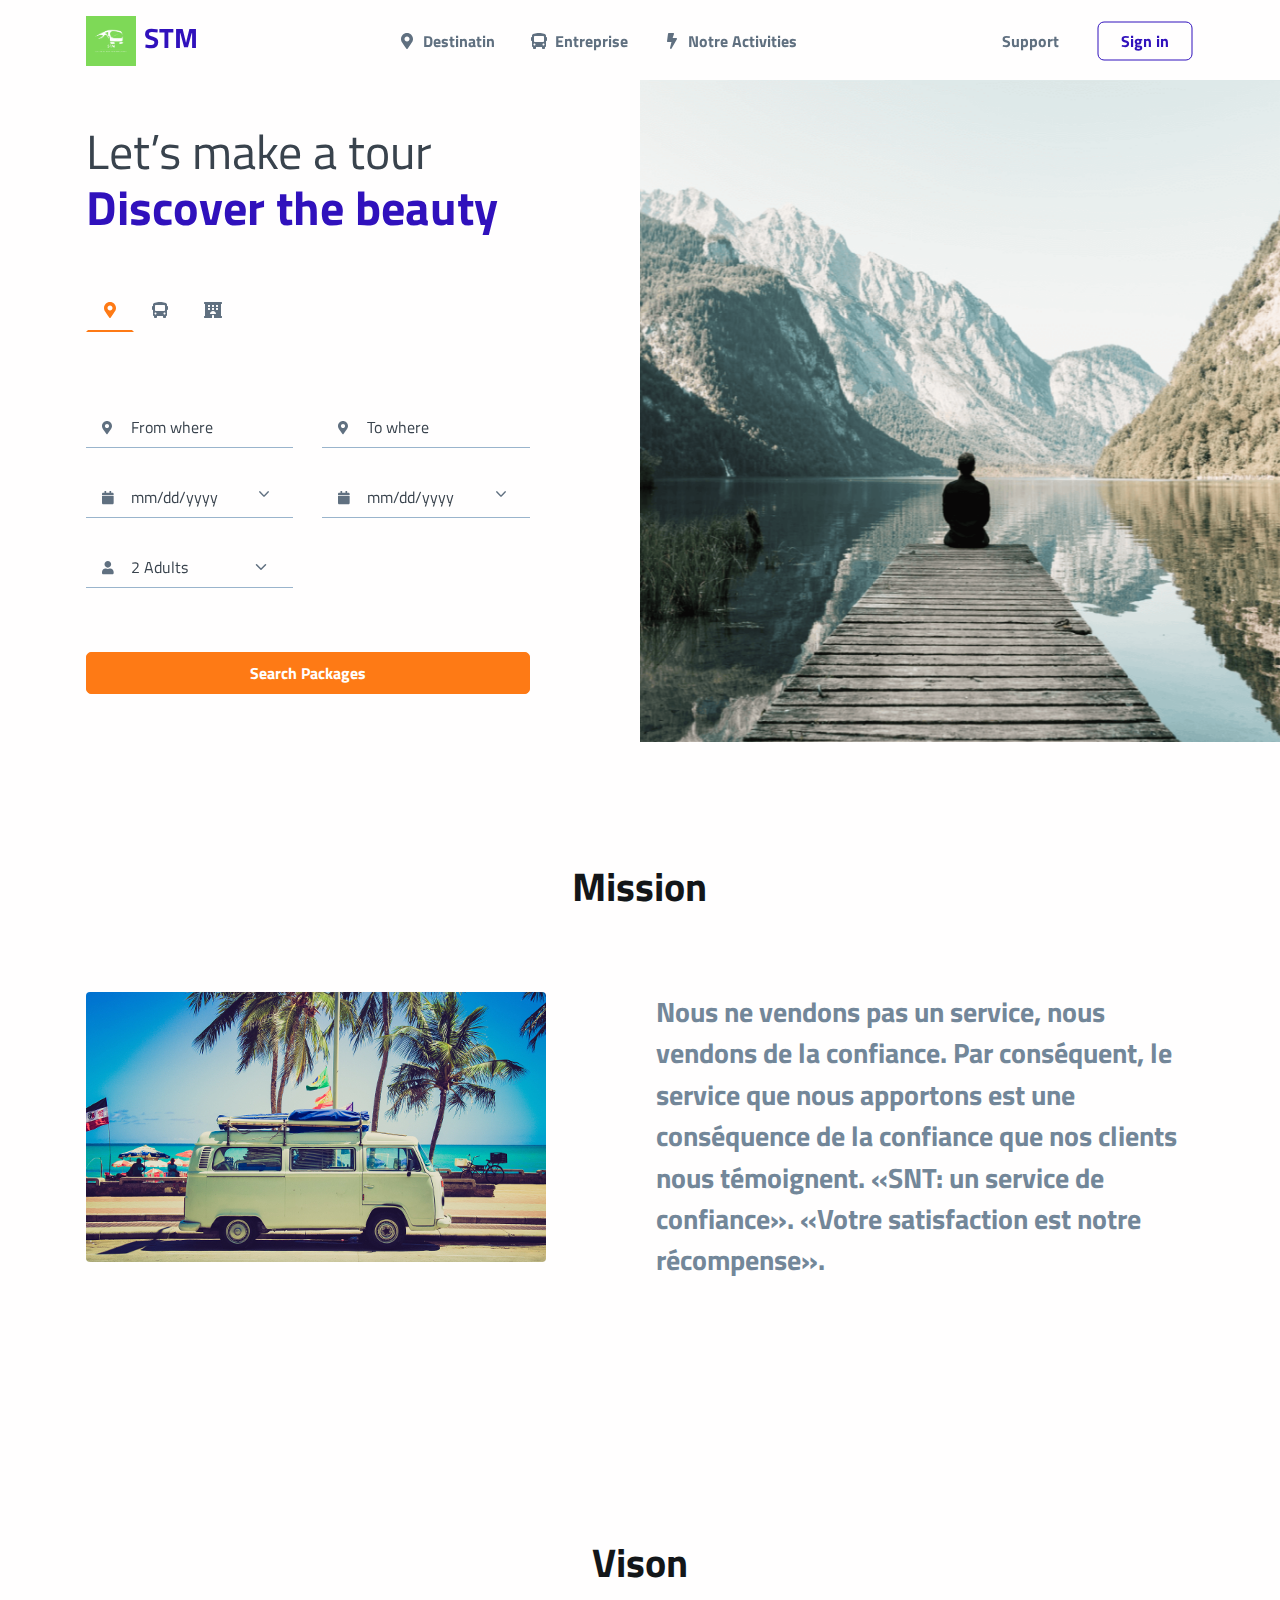
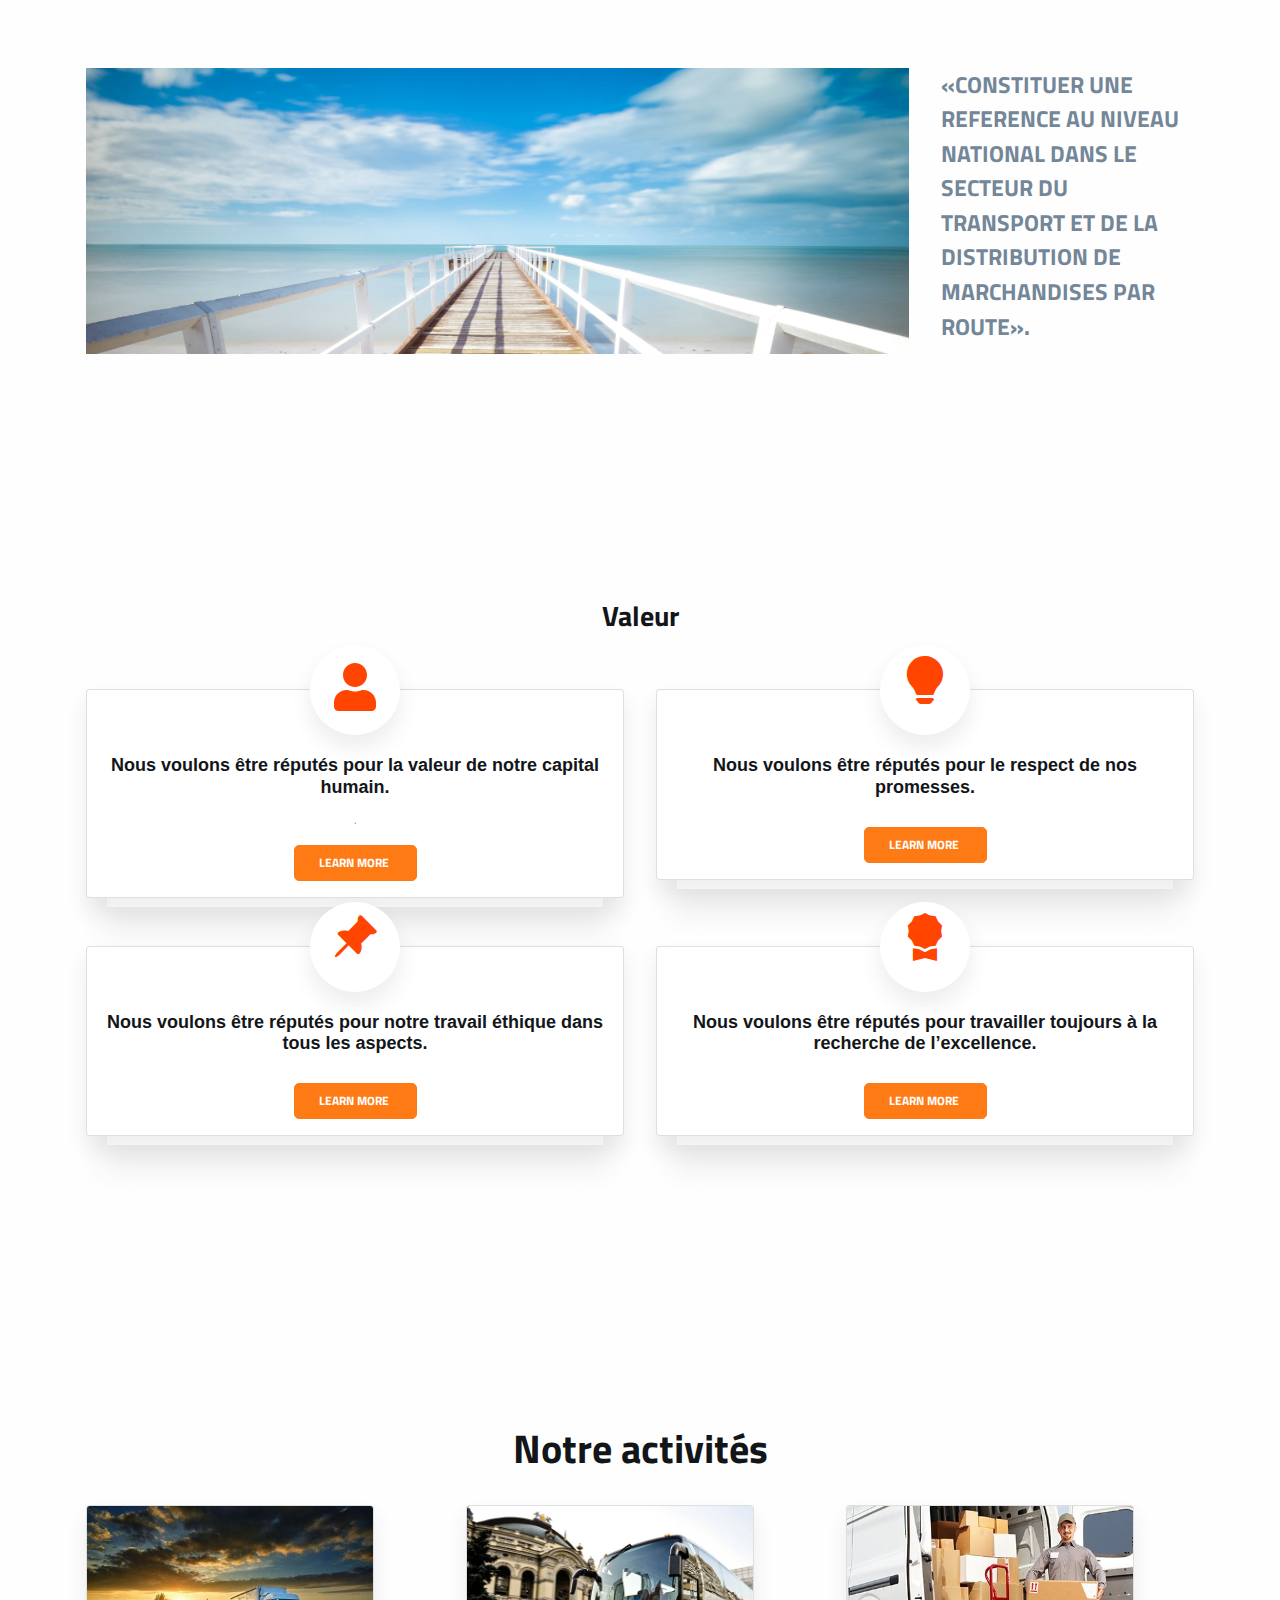
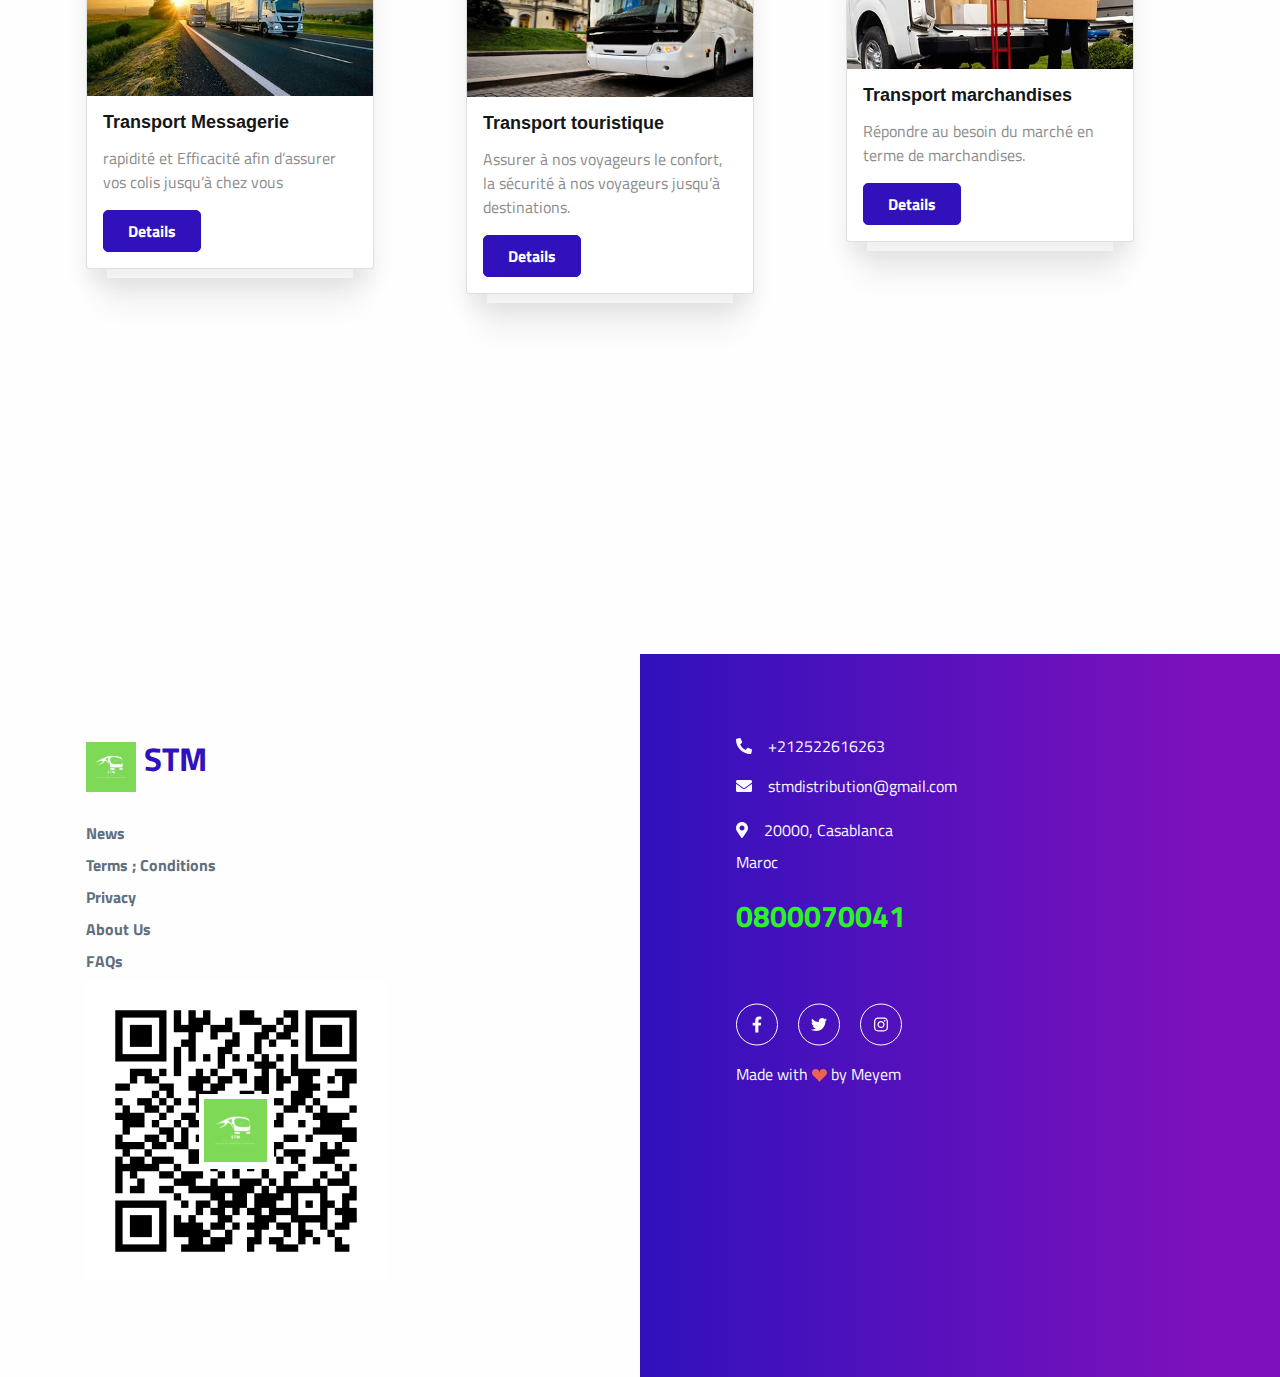
==== index.html @ 7aaed0ea "Update index.html" ====
<!DOCTYPE html>
<html lang="en-US" dir="ltr">

  <head>
    <meta charset="utf-8">
    <meta http-equiv="X-UA-Compatible" content="IE=edge">
    <meta name="viewport" content="width=device-width, initial-scale=1">


    <!-- ===============================================-->
    <!--    Document Title-->
    <!-- ===============================================-->
    <title>voyage | Landing, Corporate ; Business Templatee</title>


    <!-- ===============================================-->
    <!--    Favicons-->
    <!-- ===============================================-->
    <link rel="apple-touch-icon" sizes="180x180" href="assets/img/favicons/apple-touch-icon.png">
    <link rel="icon" type="image/png" sizes="32x32" href="assets/img/favicons/favicon-32x32.png">
    <link rel="icon" type="image/png" sizes="16x16" href="assets/img/favicons/favicon-16x16.png">
    <link rel="shortcut icon" type="image/x-icon" href="assets/img/favicons/favicon.ico">
    <link rel="manifest" href="assets/img/favicons/manifest.json">
    <meta name="msapplication-TileImage" content="assets/img/favicons/mstile-150x150.png">
    <meta name="theme-color" content="#ffffff">


    <!-- ===============================================-->
    <!--    Stylesheets-->
    <!-- ===============================================-->
    <link href="assets/css/theme.css" rel="stylesheet" />

  </head>


  <body>

    <!-- ===============================================-->
    <!--    Main Content-->
    <!-- ===============================================-->
    <main class="main" id="top">
      <nav class="navbar navbar-expand-lg navbar-light fixed-top py-3 d-block" data-navbar-on-scroll="data-navbar-on-scroll">
        <div class="container"><a class="navbar-brand" href="index.html"><img class="d-inline-block" src="assets/img/Black Simple Transport Design Logo.png" width="50" alt="logo" /><span class="fw-bold text-primary ms-2">STM</span></a>
          <button class="navbar-toggler collapsed" type="button" data-bs-toggle="collapse" data-bs-target="#navbarSupportedContent" aria-controls="navbarSupportedContent" aria-expanded="false" aria-label="Toggle navigation"><span class="navbar-toggler-icon"></span></button>
          <div class="collapse navbar-collapse border-top border-lg-0 mt-4 mt-lg-0" id="navbarSupportedContent">
            <ul class="navbar-nav mx-auto pt-2 pt-lg-0 font-base">
              <li class="nav-item px-2"><a class="nav-link fw-medium active" aria-current="page" href="#destinations"><span class="nav-link-icon text-800 me-1 fas fa-map-marker-alt"></span><span class="nav-link-text">Destinatin </span></a></li>
              <li class="nav-item px-2"><a class="nav-link" href="#valeur"> <span class="nav-link-icon text-800 me-1 fas fa-bus"></span><span class="nav-link-text">Entreprise</span></a></li>
              <li class="nav-item px-2"><a class="nav-link" href="#activities"><span class="nav-link-icon text-800 me-1 fas fa-bolt"></span><span class="nav-link-text">Notre Activities</span></a></li>
            </ul>
            <form>
              <button class="btn text-800 order-1 order-lg-0 me-2" type="button">Support</button>
              <button class="btn btn-voyage-outline order-0" type="submit"><span class="text-primary">Sign in</span></button>
            </form>
          </div>
        </div>
      </nav>
      <section class="mt-7 py-0" id="destinations">
        <div class="bg-holder w-50 bg-right d-none d-lg-block" style="background-image:url(assets/img/gallery/hero-section-1.png);">
        </div>
        <!--/.bg-holder-->

        <div class="container">
          <div class="row">
            <div class="col-lg-6 py-5 py-xl-5 py-xxl-7">
              <h1 class="display-3 text-1000 fw-normal">Let’s make a tour</h1>
              <h1 class="display-3 text-primary fw-bold">Discover the beauty</h1>
              <div class="pt-5">
                <nav>
                  <div class="nav nav-tabs voyage-tabs" id="nav-tab" role="tablist">
                    <button class="nav-link active" id="nav-home-tab" data-bs-toggle="tab" data-bs-target="#nav-home" type="button" role="tab" aria-controls="nav-home" aria-selected="true"><i class="fas fa-map-marker-alt"></i></button>
                    <button class="nav-link" id="nav-profile-tab" data-bs-toggle="tab" data-bs-target="#nav-profile" type="button" role="tab" aria-controls="nav-profile" aria-selected="false"> <i class="fas fa-bus"></i></button>
                    <button class="nav-link" id="nav-contact-tab" data-bs-toggle="tab" data-bs-target="#nav-contact" type="button" role="tab" aria-controls="nav-contact" aria-selected="false"> <i class="fas fa-hotel"></i></button>
                  </div>
                  <div class="tab-content" id="nav-tabContent">
                    <div class="tab-pane fade show active" id="nav-home" role="tabpanel" aria-labelledby="nav-home-tab">
                      <form class="row g-4 mt-5">
                        <div class="col-sm-6 col-md-6 col-xl-5">
                          <div class="input-group-icon">
                            <label class="form-label visually-hidden" for="inputAddress1">Address 1</label>
                            <input class="form-control input-box form-voyage-control" id="inputAddress1" type="text" placeholder="From where" /><span class="nav-link-icon text-800 fs--1 input-box-icon"><i class="fas fa-map-marker-alt"></i></span>
                          </div>
                        </div>
                        <div class="col-sm-6 col-md-6 col-xl-5">
                          <div class="input-group-icon">
                            <label class="form-label visually-hidden" for="inputAddress2">Address 2</label>
                            <input class="form-control input-box form-voyage-control" id="inputAddress2" type="text" placeholder="To where" /><span class="nav-link-icon text-800 fs--1 input-box-icon"><i class="fas fa-map-marker-alt"> </i></span>
                          </div>
                        </div>
                        <div class="col-sm-6 col-md-6 col-xl-5">
                          <div class="input-group-icon">
                            <input class="form-control input-box form-voyage-control" id="inputdateOne" type="date" /><span class="nav-link-icon text-800 fs--1 input-box-icon"><i class="fas fa-calendar"></i></span>
                          </div>
                        </div>
                        <div class="col-sm-6 col-md-6 col-xl-5">
                          <div class="input-group-icon">
                            <input class="form-control input-box form-voyage-control" id="inputDateTwo" type="date" /><span class="nav-link-icon text-800 fs--1 input-box-icon"><i class="fas fa-calendar"></i></span>
                          </div>
                        </div>
                        <div class="col-sm-6 col-md-6 col-xl-5">
                          <div class="input-group-icon">
                            <label class="form-label visually-hidden" for="inputPersonOne">Person</label>
                            <select class="form-select form-voyage-select input-box" id="inputPersonOne">
                              <option selected="selected">2 Adults</option>
                              <option>2 Adults 1 children</option>
                              <option>2 Adults 2 children</option>
                            </select><span class="nav-link-icon text-800 fs--1 input-box-icon"><i class="fas fa-user"> </i></span>
                          </div>
                        </div>
                        <div class="col-12 col-xl-10 col-lg-12 d-grid mt-6">
                          <button class="btn btn-secondary" type="submit">Search Packages</button>
                        </div>
                      </form>
                    </div>
                    <div class="tab-pane fade" id="nav-profile" role="tabpanel" aria-labelledby="nav-profile-tab">
                      <form class="row g-4 mt-5">
                        <div class="col-6">
                          <div class="input-group-icon">
                            <label class="form-label visually-hidden" for="inputAddressThree">Address 1</label>
                            <input class="form-control input-box form-voyage-control" id="inputAddressThree" type="text" placeholder="From where" /><span class="nav-link-icon text-800 fs--1 input-box-icon"><i class="fas fa-map-marker-alt"></i></span>
                          </div>
                        </div>
                        <div class="col-6">
                          <div class="input-group-icon">
                            <label class="form-label visually-hidden" for="inputAddressFour">Address 2</label>
                            <input class="form-control input-box form-voyage-control" id="inputAddressFour" type="text" placeholder="To where" /><span class="nav-link-icon text-800 fs--1 input-box-icon"><i class="fas fa-map-marker-alt"> </i></span>
                          </div>
                        </div>
                        <div class="col-6">
                          <div class="input-group-icon">
                            <input class="form-control input-box form-voyage-control" id="inputDateThree" type="date" /><span class="nav-link-icon text-800 fs--1 input-box-icon"><i class="fas fa-calendar"></i></span>
                          </div>
                        </div>
                        <div class="col-6">
                          <div class="input-group-icon">
                            <input class="form-control input-box form-voyage-control" id="inputDateFour" type="date" /><span class="nav-link-icon text-800 fs--1 input-box-icon"><i class="fas fa-calendar"></i></span>
                          </div>
                        </div>
                        <div class="col-6">
                          <div class="input-group-icon">
                            <label class="form-label visually-hidden" for="inputPeopleTwo">People</label>
                            <select class="form-select form-voyage-select input-box" id="inputPeopleTwo">
                              <option selected="selected">2 Adults</option>
                              <option>2 Adults 1 children</option>
                              <option>2 Adults 2 children</option>
                            </select><span class="nav-link-icon text-800 fs--1 input-box-icon"><i class="fas fa-user"> </i></span>
                          </div>
                        </div>
                        <div class="col-12 d-grid mt-6">
                          <button class="btn btn-secondary" type="submit">Search Packages</button>
                        </div>
                      </form>
                    </div>
                    <div class="tab-pane fade" id="nav-contact" role="tabpanel" aria-labelledby="nav-contact-tab">
                      <form class="row g-4 mt-5">
                        <div class="col-6">
                          <div class="input-group-icon">
                            <input class="form-control input-box form-voyage-control" id="inputDateFive" type="date" /><span class="nav-link-icon text-800 fs--1 input-box-icon"><i class="fas fa-calendar"></i></span>
                          </div>
                        </div>
                        <div class="col-6">
                          <div class="input-group-icon">
                            <input class="form-control input-box form-voyage-control" id="inputDateSix" type="date" /><span class="nav-link-icon text-800 fs--1 input-box-icon"><i class="fas fa-calendar"></i></span>
                          </div>
                        </div>
                        <div class="col-6">
                          <div class="input-group-icon">
                            <label class="form-label visually-hidden" for="inputPeopleThree">Person</label>
                            <select class="form-select form-voyage-select input-box" id="inputPeopleThree">
                              <option selected="selected">2 Adults</option>
                              <option>2 Adults 1 children</option>
                              <option>2 Adults 2 children</option>
                            </select><span class="nav-link-icon text-800 fs--1 input-box-icon"><i class="fas fa-user"> </i></span>
                          </div>
                        </div>
                        <div class="col-12 d-grid mt-6">
                          <button class="btn btn-secondary" type="submit">Search Packages</button>
                        </div>
                      </form>
                    </div>
                  </div>
                </nav>
              </div>
            </div>
          </div>
        </div>
      </section>


      <!-- ============================================-->
      <!-- <section> begin ============================-->
    
      <!-- <section> close ============================-->
      <!-- ============================================-->


      <section id="mission">
        <div class="container">
          <div class="row">
            <div class="col-lg-7 mx-auto text-center mb-6">
              <h5 class="fw-bold fs-3 fs-lg-5 lh-sm mb-3">Mission</h5>
            </div>
            <div class="col-6">
              <div class="img">
                <img src="assets/img/article-image-1.jpg" class="rounded" alt="lofo">
              </div>
            </div>
            <div class="col-6">
              <p class="fw-bold fs-3">Nous ne vendons pas un service, nous vendons de la confiance. Par conséquent, le service que nous apportons est une conséquence de la confiance que nos clients nous témoignent.
                «SNT: un service de confiance».
                «Votre satisfaction est notre récompense».</p>
            </div>
          </div>
        </div>

      </section>
      <section id="vison">
        <div class="container">
          <div class="row">
            <div class="col-lg-7 mx-auto text-center mb-6">
              <h5 class="fw-bold fs-3 fs-lg-5 lh-sm mb-3">Vison</h5>
            </div>
            <div class="col-9">
              <div>
                <img src="assets/img/main.jpg" class="img-fluid" alt="">
              </div>
            </div>
            <div class="col-3">
              <p class="fw-bold fs-2">«CONSTITUER UNE REFERENCE AU NIVEAU NATIONAL DANS LE SECTEUR DU TRANSPORT ET DE LA DISTRIBUTION DE MARCHANDISES PAR ROUTE».</p>
            </div>
          </div>
        </div>
      </section>

      <section id="valeur">
        <link href="https://maxcdn.bootstrapcdn.com/font-awesome/4.7.0/css/font-awesome.min.css" rel="stylesheet">
        <div class="container">
          <h2 class="h3 block-title text-center">Valeur </small></h2>
        <div class="row pt-5 mt-30">
            <div class="col-lg-6 col-sm-6 mb-30 pb-5">
                <a class="card" href="#">
                    <div class="box-shadow bg-white rounded-circle mx-auto text-center" style="width: 90px; height: 90px; margin-top: -45px;"><i class="fa fa-user fa-3x head-icon"></i></div>
                    <div class="card-body text-center">
                        <h3 class="card-title pt-1">Nous voulons être réputés pour la valeur de notre capital humain.</h3>
                        <p class="card-text text-sm">
                          .</p><span class="text-sm text-uppercase font-weight-bold btn btn-secondary">Learn More&nbsp;<i class="fe-icon-arrow-right"></i></span>
                    </div>
                </a>
            </div>

            <div class="col-lg-6 col-sm-6 mb-30 pb-5">
                <a class="card" href="#">
                    <div class="box-shadow bg-white rounded-circle mx-auto text-center" style="width: 90px; height: 90px; margin-top: -45px;"><i class="i bi-lightbulb-fill fa-3x head-icon"></i></div>
                    <div class="card-body text-center">
                        <h3 class="card-title pt-1">Nous voulons être réputés pour le respect de nos promesses.</h3>
                        <p class="card-text text-sm"></p><span class="text-sm text-uppercase font-weight-bold btn btn-secondary">Learn More&nbsp;<i class="fe-icon-arrow-right"></i></span>
                    </div>
                </a>
            </div>
            <div class="col-lg-6 col-sm-6 mb-30 pb-5">
                <a class="card" href="#">
                    <div class="box-shadow bg-white rounded-circle mx-auto text-center" style="width: 90px; height: 90px; margin-top: -45px;"><i class="bi bi-pin-angle-fill fa-3x head-icon"></i></div>
                    <div class="card-body text-center">
                        <h3 class="card-title pt-1">Nous voulons être réputés pour notre travail éthique dans tous les aspects.</h3>
                        <p class="card-text text-sm"></p><span class="text-sm text-uppercase font-weight-bold btn btn-secondary">Learn More&nbsp;<i class="fe-icon-arrow-right"></i></span>
                    </div>
                </a>
            </div>
            <div class="col-lg-6 col-sm-6 mb-30 pb-5">
                <a class="card" href="#">
                    <div class="box-shadow bg-white rounded-circle mx-auto text-center" style="width: 90px; height: 90px; margin-top: -45px;"><i class="bi bi-award-fill fa-3x head-icon"></i></div>
                    <div class="card-body text-center">
                        <h3 class="card-title pt-1">Nous voulons être réputés pour travailler toujours à la recherche de l’excellence.</h3>
                        <p class="card-text text-sm"></p><span class="text-sm text-uppercase font-weight-bold btn btn-secondary">Learn More&nbsp;<i class="fe-icon-arrow-right"></i></span>
                    </div>
                </a>
            </div>
          </div>
        </div>

      </section>

      <section id="activities">
        <div class="container">
          <div class="row">
            <div class="col-lg-12 mx-auto text-center mb-3">
              <h5 class="fw-bold fs-3 fs-lg-5 lh-sm mb-3">Notre activités</h5>
            </div>
            <div class="col-lg-4">
              <div class="card" style="width: 18rem;">
                <img src="assets/img/download.jpg" class="card-img-top" alt="...">
                <div class="card-body">
                  <h5 class="card-title">Transport Messagerie </h5>
                  <p class="card-text">rapidité et Efficacité afin d’assurer vos colis jusqu’à chez vous</p>
                  <a href="#" class="btn btn-primary">Details</a>
                </div>
              </div>
            </div>
            <div class="col-lg-4">
              <div class="card" style="width: 18rem;">
                <img src="assets/img/tourist.jpg" class="card-img-top" alt="...">
                <div class="card-body">
                  <h5 class="card-title">Transport touristique </h5>
                  <p class="card-text">Assurer à nos voyageurs le confort, la sécurité à nos voyageurs jusqu’à destinations. </p>
                  <a href="#" class="btn btn-primary">Details</a>
                </div>
              </div>
            </div>
            <div class="col-lg-4">
              <div class="card" style="width: 18rem;">
                <img src="assets/img/marchand.jpg" class="card-img-top" alt="...">
                <div class="card-body">
                  <h5 class="card-title">Transport marchandises</h5>
                  <p class="card-text">Répondre au besoin du marché en terme de marchandises. </p>
                  <a href="#" class="btn btn-primary">Details</a>
                </div>
              </div>
            </div>
          </div>

        </div>

      </section>
      <section id="contact">

      </section>


      <section class="py-0 overflow-hidden">
        <div class="container">
          <div class="row">
            <div class="col-6 col-sm-4 col-lg-6">
              <div class="py-7"><img class="d-inline-block" src="assets/img/Black Simple Transport Design Logo.png" width="50" alt="logo" /><span class="fw-bold fs-4 text-primary ms-2">STM</span>
                <ul class="list-unstyled mt-4">
                  <li class="mb-2"><a class="text-800 fw-bold text-decoration-none" href="#!">News</a></li>
                  <li class="mb-2"><a class="text-800 fw-bold text-decoration-none" href="#!">Terms ; Conditions</a></li>
                  <li class="mb-2"><a class="text-800 fw-bold text-decoration-none" href="#!">Privacy</a></li>
                  <li class="mb-2"><a class="text-800 fw-bold text-decoration-none" href="#!">About Us</a></li>
                  <li class="mb-2"><a class="text-800 fw-bold text-decoration-none" href="#!">FAQs</a></li>
                  <li class="mb-2"> <img src="assets/img/QR.png" class="img img-fluid" alt=""></li>
                </ul>
              </div>
            </div>
            <div class="col-6 col-8 col-lg-6 bg-primary-gradient bg-offcanvas-right">
              <div class="p-3 py-7 p-md-7">
                <p class="text-light"><i class="fas fa-phone-alt me-3"></i><span class="text-light">+212522616263</span></p>
                <p class="text-light"><i class="fas fa-envelope me-3"></i><span class="text-light">stmdistribution@gmail.com</span></p>
                <p class="text-light"><i class="fas fa-map-marker-alt me-3"></i><span class="text-light lh-lg">20000, Casablanca<br/>Maroc</span></p>
                <p style="color: rgb(44, 241, 44); font-size: 30px; font-weight: bolder;">0800070041</p>
                <div class="mt-6"><a href="#!"> <img class="me-3" src="assets/img/icons/facebook.svg" alt="..." /></a><a href="#!"> <img class="me-3" src="assets/img/icons/twitter.svg" alt="..." /></a><a href="#!"> <img class="me-3" src="assets/img/icons/instagram.svg" alt="..." /></a></div>
                <p class="mt-3 text-light text-center text-md-start"> Made with 
                  <svg class="bi bi-suit-heart-fill " xmlns="http://www.w3.org/2000/svg" width="15" height="15" fill="#EB6453" viewBox="0 0 16 16">
                    <path d="M4 1c2.21 0 4 1.755 4 3.92C8 2.755 9.79 1 12 1s4 1.755 4 3.92c0 3.263-3.234 4.414-7.608 9.608a.513.513 0 0 1-.784 0C3.234 9.334 0 8.183 0 4.92 0 2.755 1.79 1 4 1z "></path>
                  </svg> by <a class="text-light" href="https://themewagon.com/" target="_blank"> Meyem</a>
                </p>
              </div>
            </div>
          </div>
        </div>
      </section>

    </main>



    <!-- ===============================================-->
    <!--    JavaScripts-->
    <!-- ===============================================-->
    <script src="vendors/@popperjs/popper.min.js"></script>
    <script src="vendors/bootstrap/bootstrap.min.js"></script>
    <script src="vendors/is/is.min.js"></script>
    <script src="https://polyfill.io/v3/polyfill.min.js?features=window.scroll"></script>
    <script src="vendors/fontawesome/all.min.js"></script>
    <script src="assets/js/theme.js"></script>

    <link href="https://fonts.googleapis.com/css2?family=Titillium+Web:wght@300;400;600;700;display=swap" rel="stylesheet">
  </body>

</html>
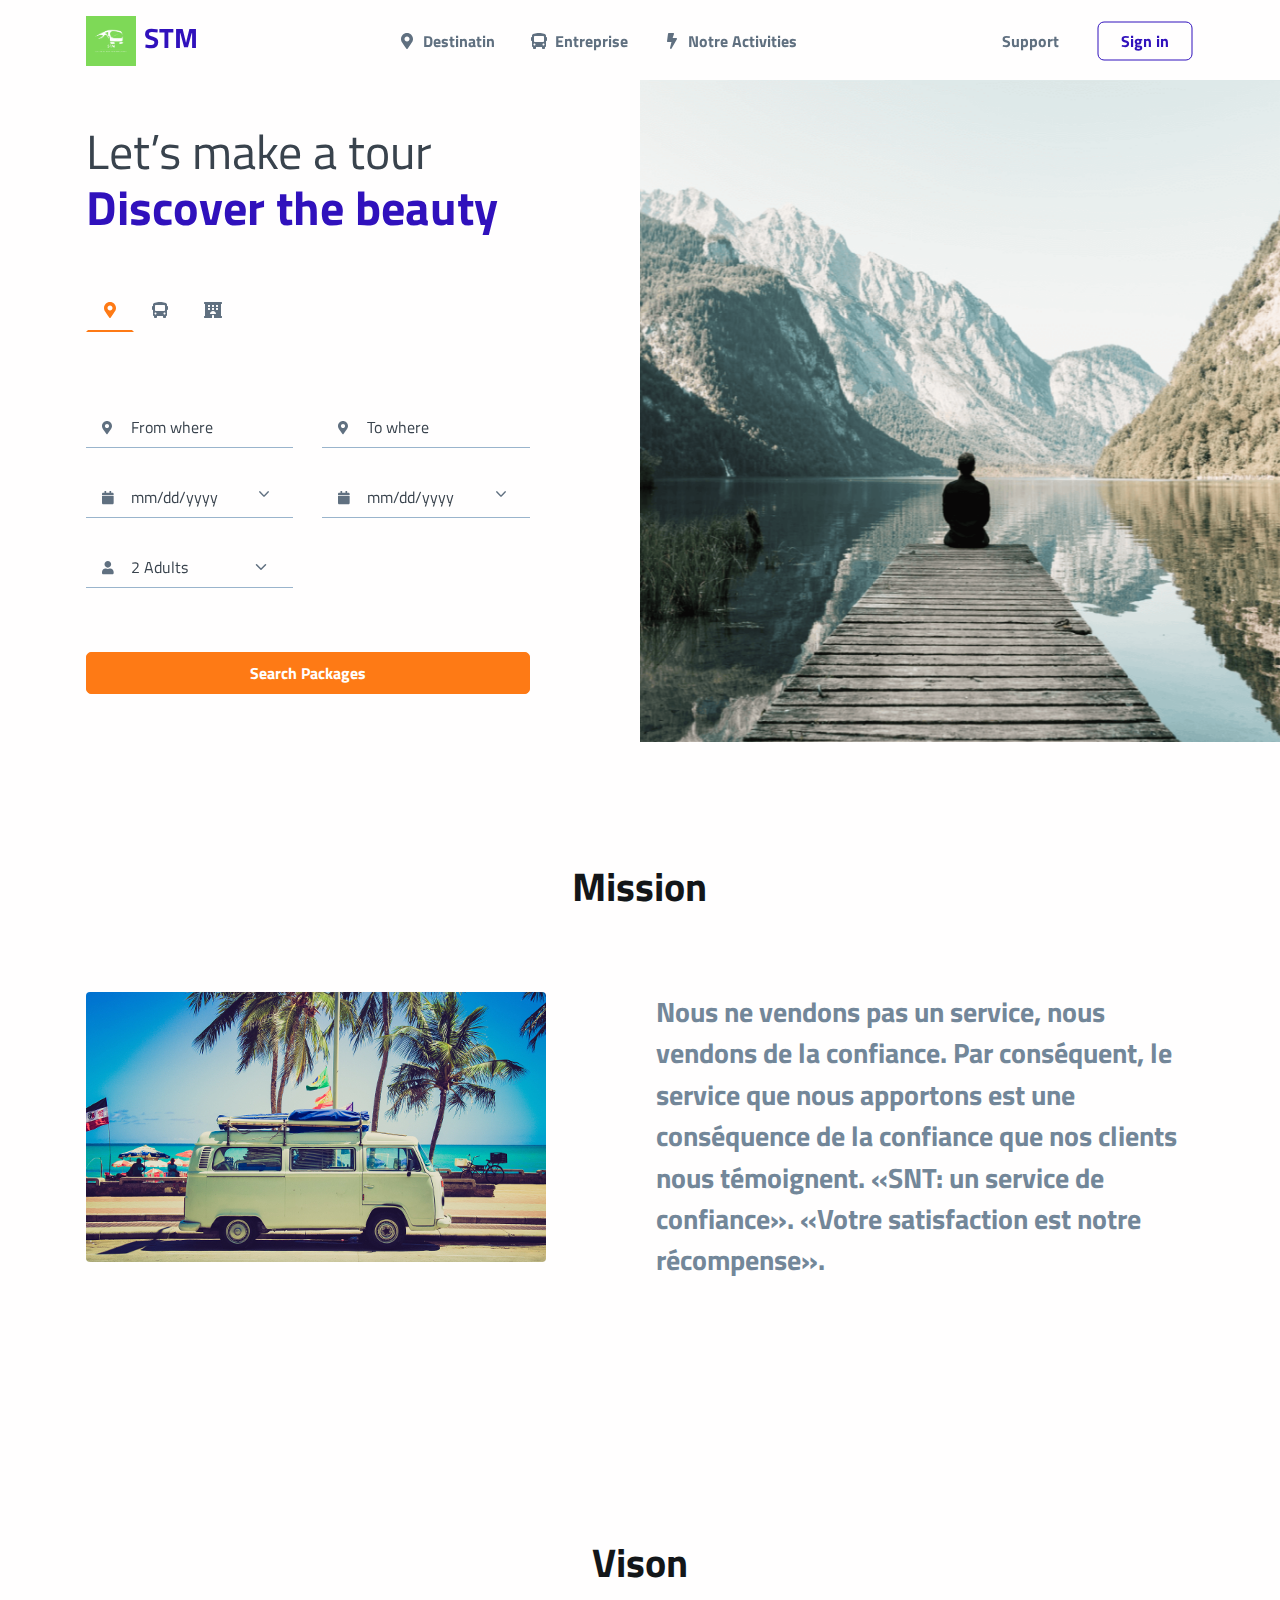
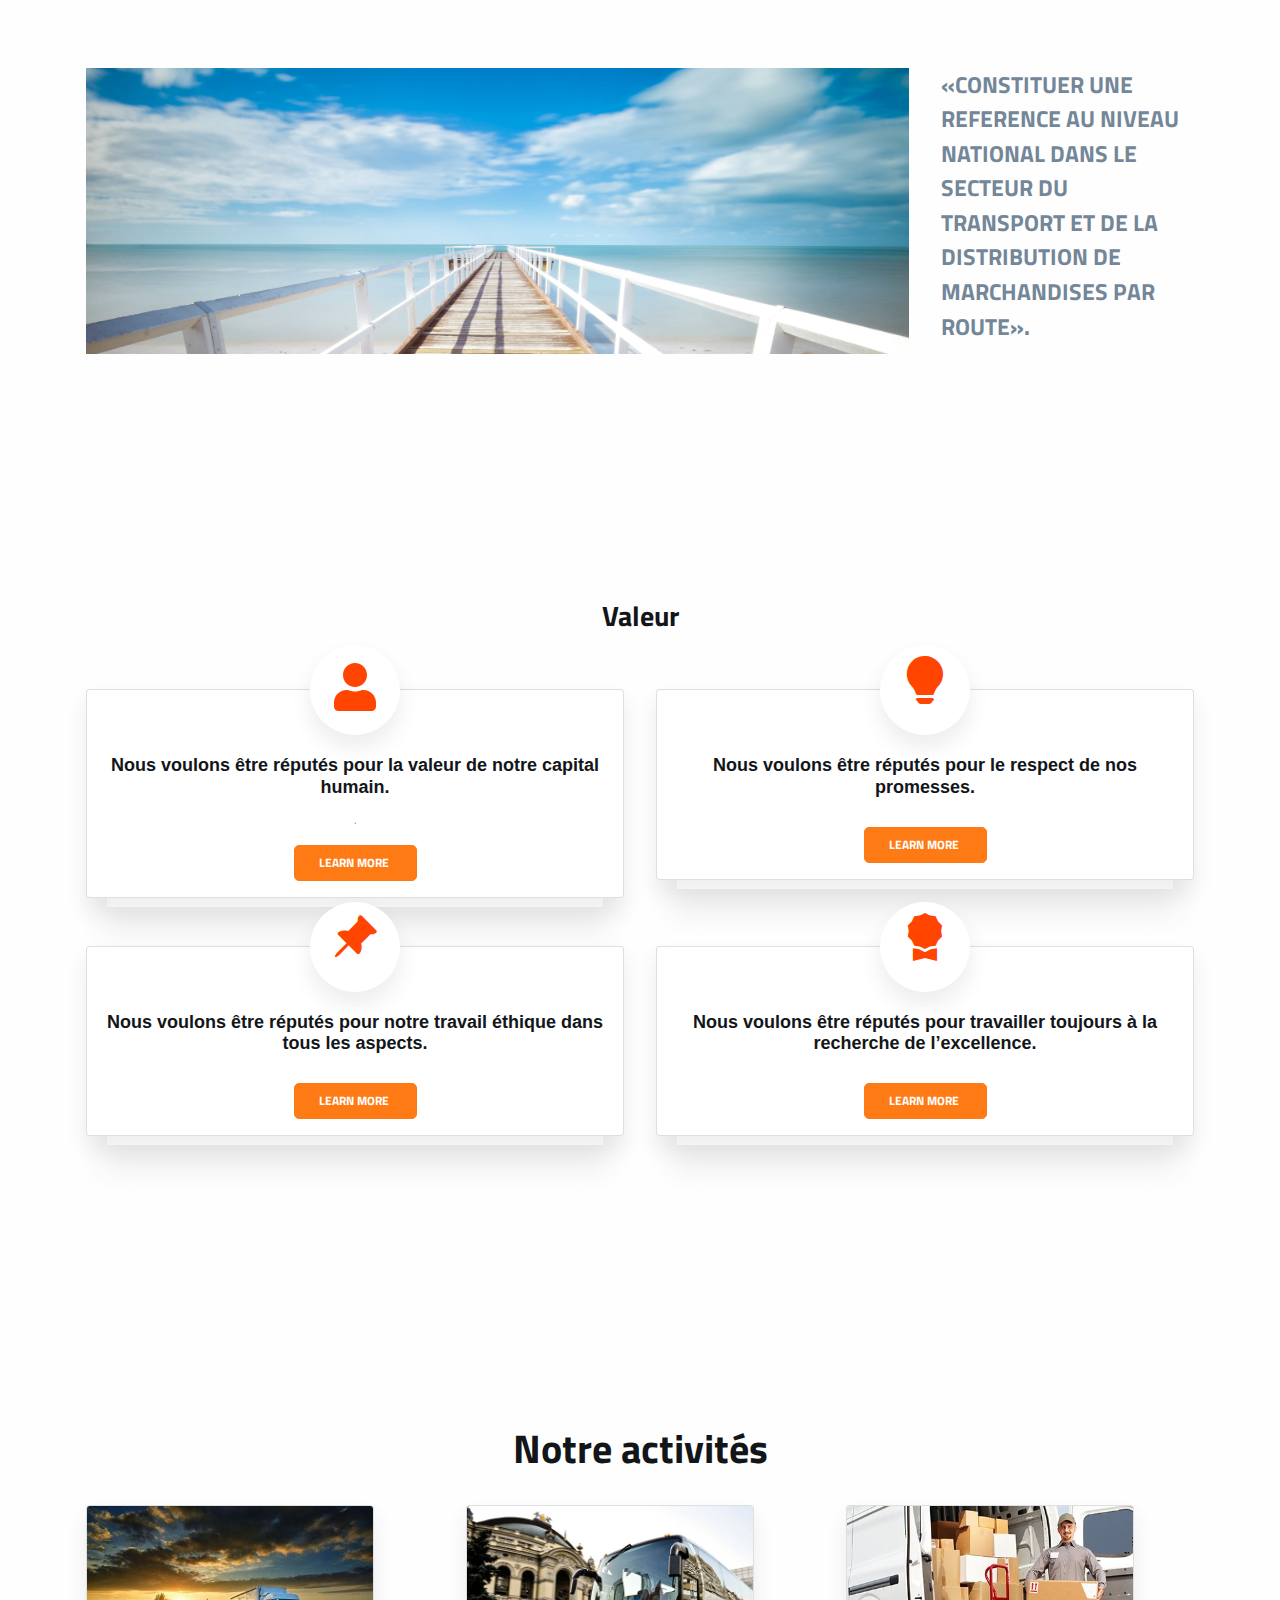
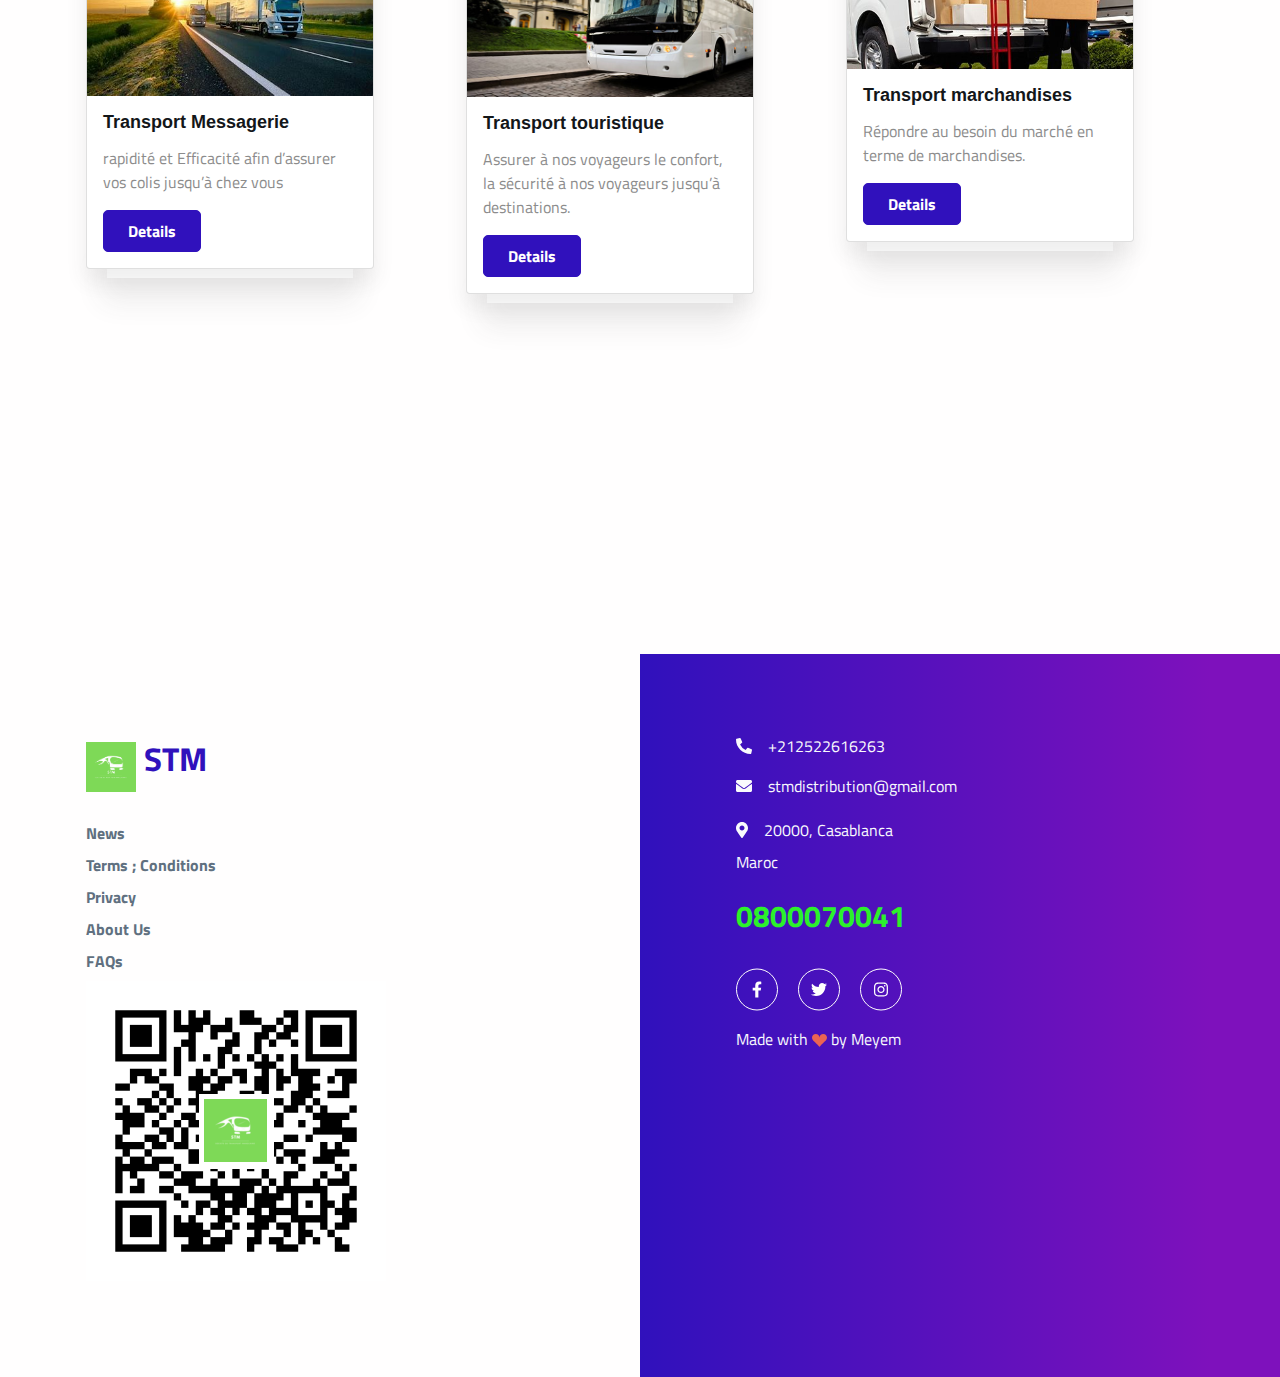
==== commit 709e8220: "Update index.html" ====
--- a/index.html
+++ b/index.html
@@ -347,7 +347,7 @@
                 <p class="text-light"><i class="fas fa-envelope me-3"></i><span class="text-light">stmdistribution@gmail.com</span></p>
                 <p class="text-light"><i class="fas fa-map-marker-alt me-3"></i><span class="text-light lh-lg">20000, Casablanca<br/>Maroc</span></p>
                 <p style="color: rgb(44, 241, 44); font-size: 30px; font-weight: bolder;">0800070041</p>
-                <div class="mt-6"><a href="#!"> <img class="me-3" src="assets/img/icons/facebook.svg" alt="..." /></a><a href="#!"> <img class="me-3" src="assets/img/icons/twitter.svg" alt="..." /></a><a href="#!"> <img class="me-3" src="assets/img/icons/instagram.svg" alt="..." /></a></div>
+                <div class="mt-4"><a href="#!"> <img class="me-3" src="assets/img/icons/facebook.svg" alt="..." /></a><a href="#!"> <img class="me-3" src="assets/img/icons/twitter.svg" alt="..." /></a><a href="#!"> <img class="me-3" src="assets/img/icons/instagram.svg" alt="..." /></a></div>
                 <p class="mt-3 text-light text-center text-md-start"> Made with 
                   <svg class="bi bi-suit-heart-fill " xmlns="http://www.w3.org/2000/svg" width="15" height="15" fill="#EB6453" viewBox="0 0 16 16">
                     <path d="M4 1c2.21 0 4 1.755 4 3.92C8 2.755 9.79 1 12 1s4 1.755 4 3.92c0 3.263-3.234 4.414-7.608 9.608a.513.513 0 0 1-.784 0C3.234 9.334 0 8.183 0 4.92 0 2.755 1.79 1 4 1z "></path>
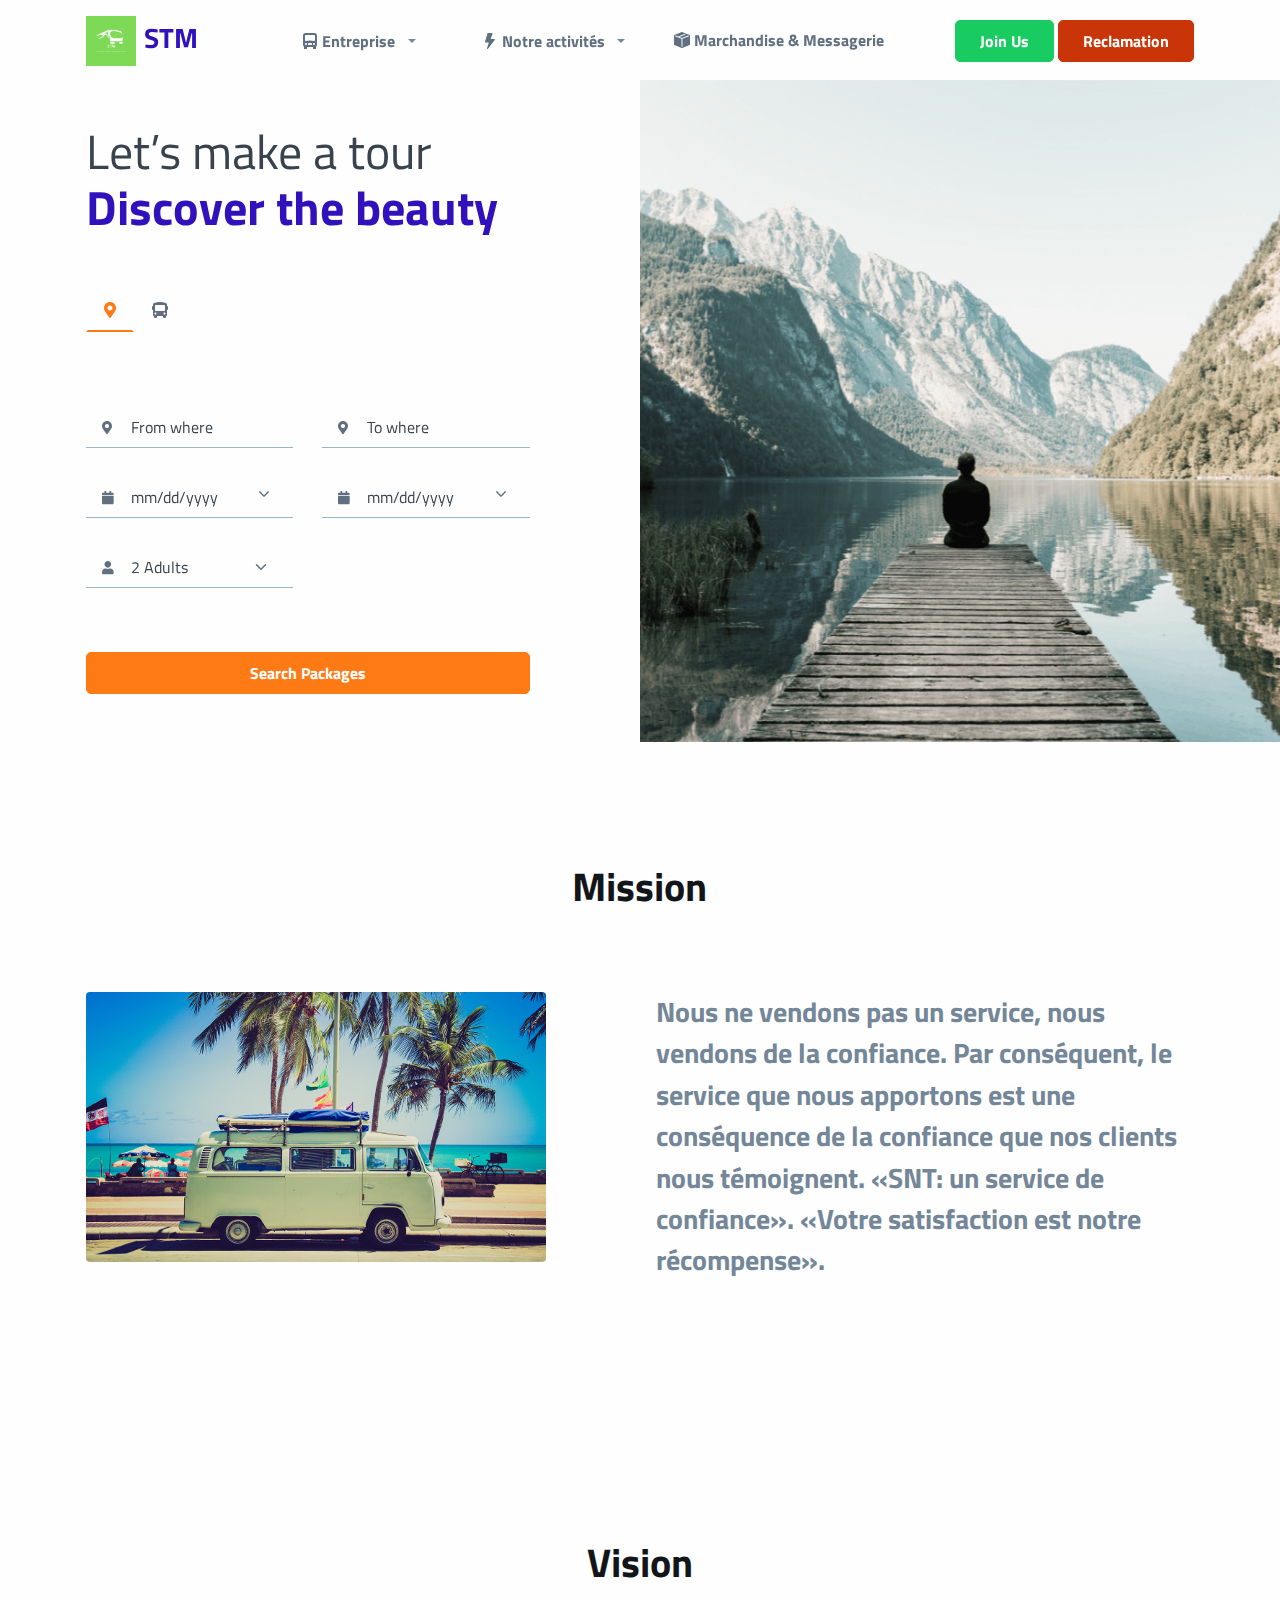
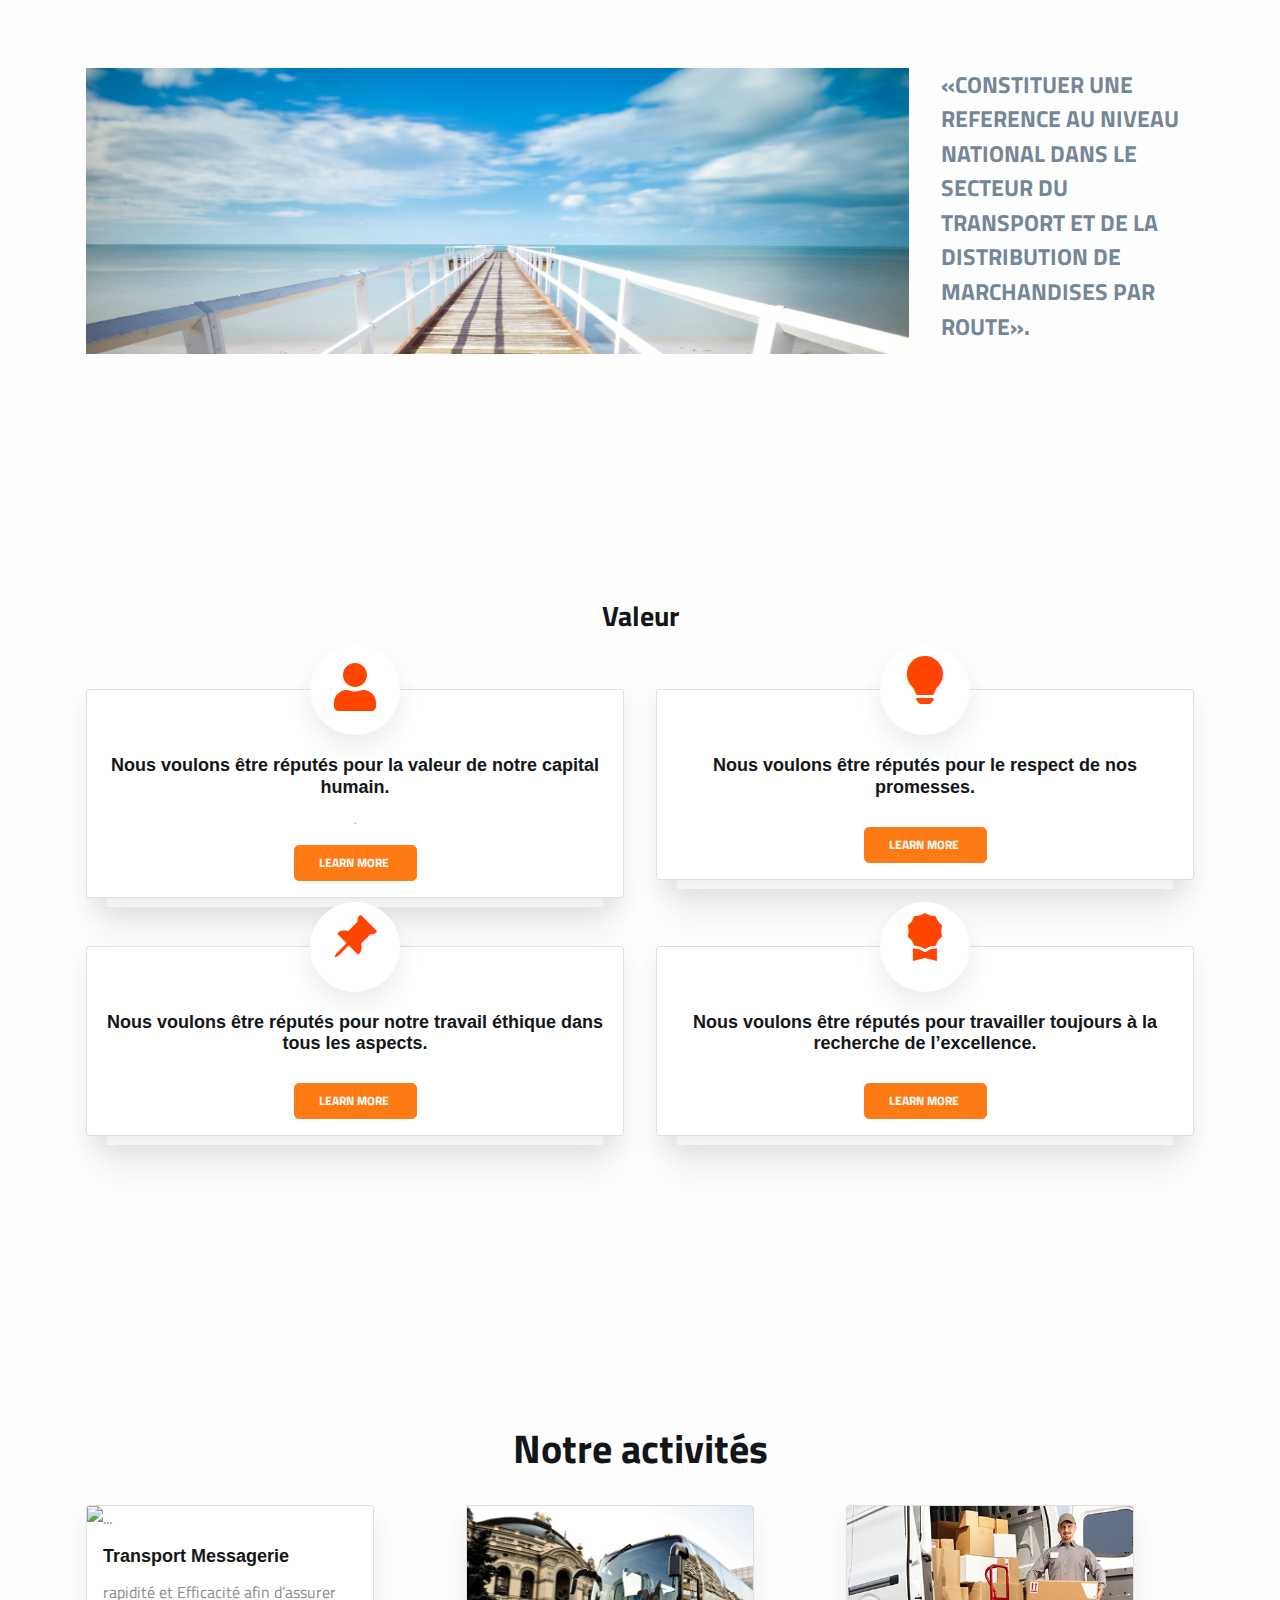
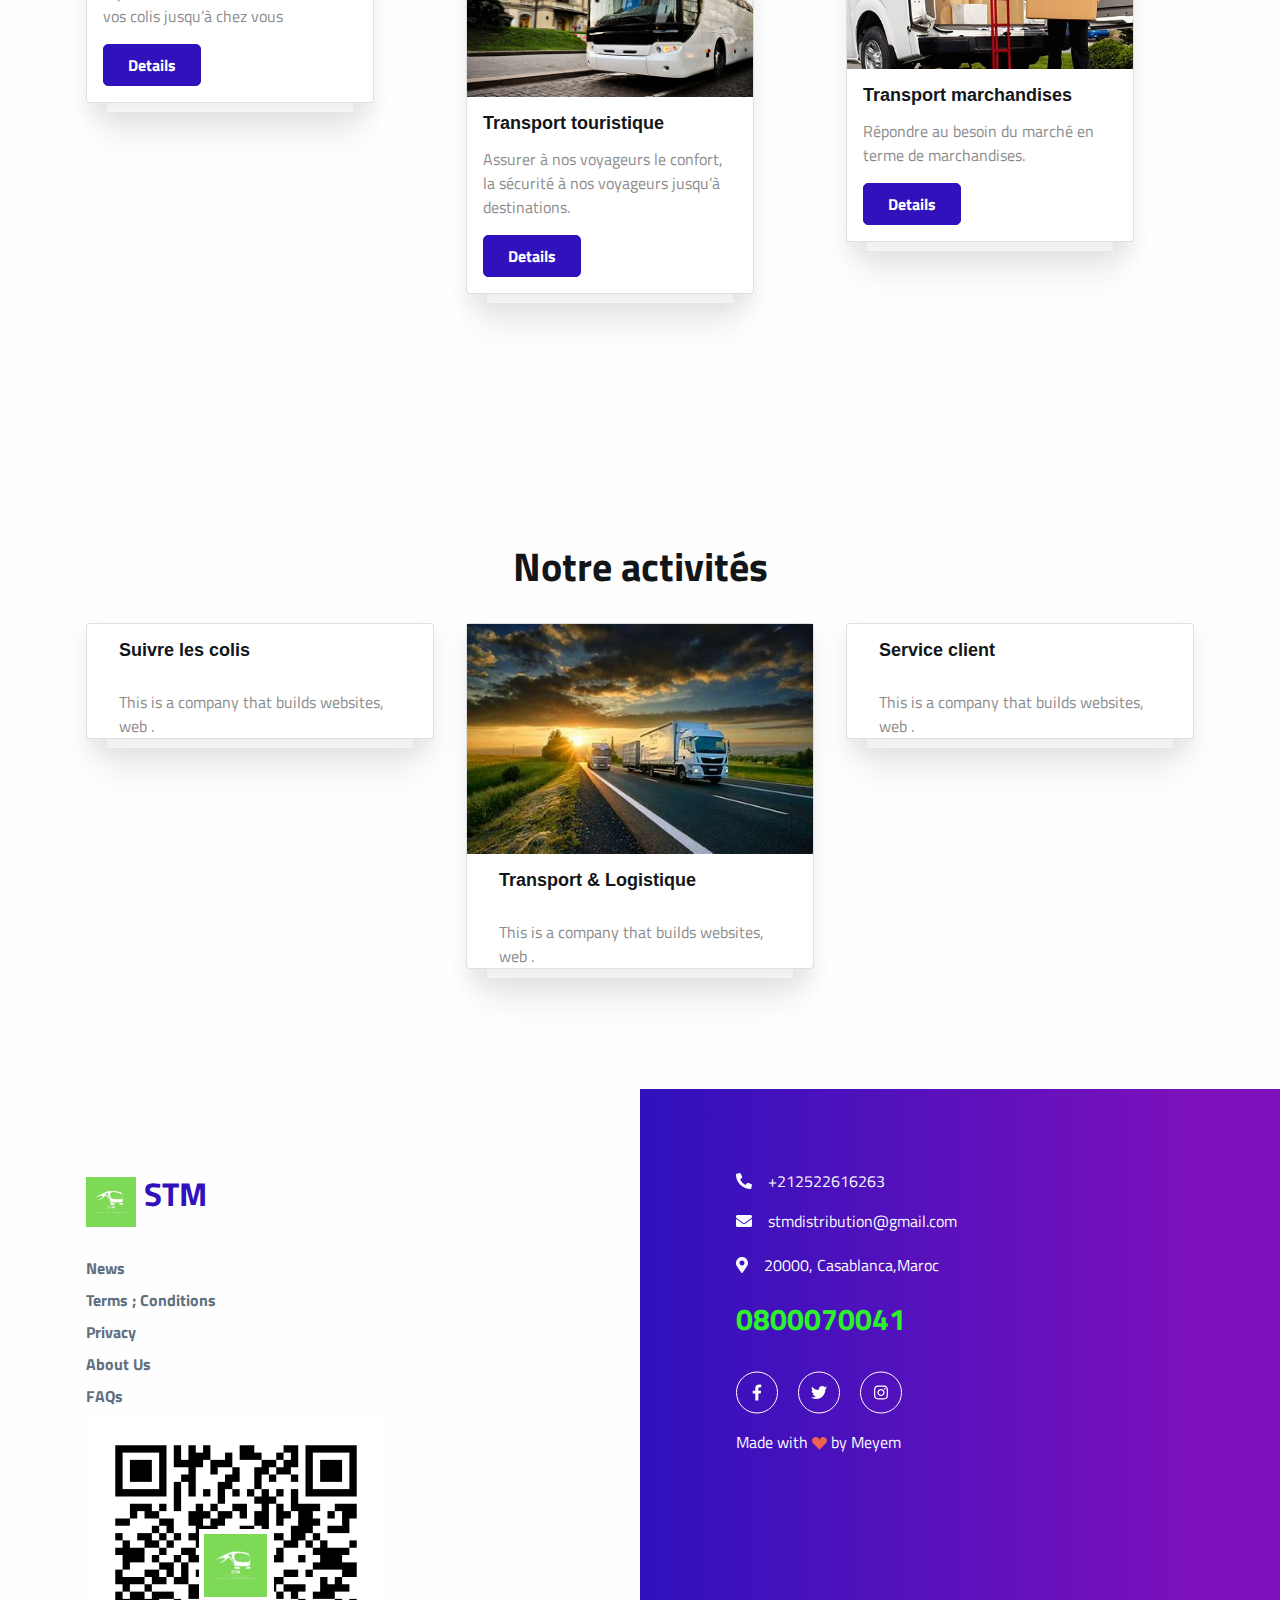
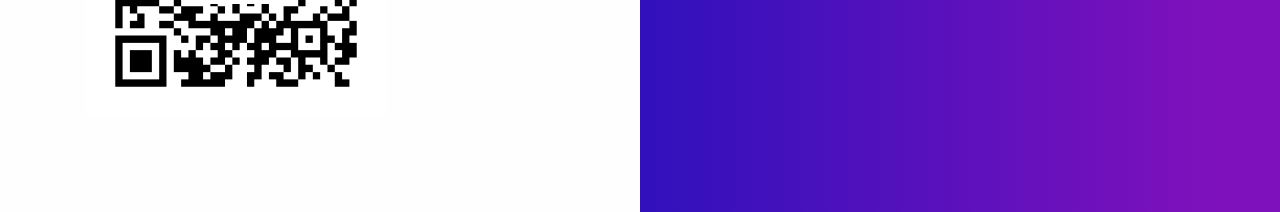
==== commit 14e81502: "Update index.html" ====
--- a/index.html
+++ b/index.html
@@ -10,25 +10,26 @@
     <!-- ===============================================-->
     <!--    Document Title-->
     <!-- ===============================================-->
-    <title>voyage | Landing, Corporate ; Business Templatee</title>
+    <title>STM | Societe de Transport Marocaine</title>
 
 
     <!-- ===============================================-->
     <!--    Favicons-->
     <!-- ===============================================-->
-    <link rel="apple-touch-icon" sizes="180x180" href="assets/img/favicons/apple-touch-icon.png">
-    <link rel="icon" type="image/png" sizes="32x32" href="assets/img/favicons/favicon-32x32.png">
-    <link rel="icon" type="image/png" sizes="16x16" href="assets/img/favicons/favicon-16x16.png">
-    <link rel="shortcut icon" type="image/x-icon" href="assets/img/favicons/favicon.ico">
+    <link rel="apple-touch-icon" sizes="180x180" href="assets/img/Black Simple Transport Design Logo.png">
+    <link rel="icon" type="image/png" sizes="32x32" href="assets/img/Black Simple Transport Design Logo.png">
+    <link rel="icon" type="image/png" sizes="16x16" href="assets/img/Black Simple Transport Design Logo.png">
+    <link rel="shortcut icon" type="image/x-icon" href="assets/img/Black Simple Transport Design Logo.png">
     <link rel="manifest" href="assets/img/favicons/manifest.json">
-    <meta name="msapplication-TileImage" content="assets/img/favicons/mstile-150x150.png">
+    <meta name="msapplication-TileImage" content="assets/img/Black Simple Transport Design Logo.png">
     <meta name="theme-color" content="#ffffff">
-
+    
 
     <!-- ===============================================-->
     <!--    Stylesheets-->
     <!-- ===============================================-->
     <link href="assets/css/theme.css" rel="stylesheet" />
+    <link rel="stylesheet" href="https://cdnjs.cloudflare.com/ajax/libs/font-awesome/4.7.0/css/font-awesome.min.css">
 
   </head>
 
@@ -44,23 +45,46 @@
           <button class="navbar-toggler collapsed" type="button" data-bs-toggle="collapse" data-bs-target="#navbarSupportedContent" aria-controls="navbarSupportedContent" aria-expanded="false" aria-label="Toggle navigation"><span class="navbar-toggler-icon"></span></button>
           <div class="collapse navbar-collapse border-top border-lg-0 mt-4 mt-lg-0" id="navbarSupportedContent">
             <ul class="navbar-nav mx-auto pt-2 pt-lg-0 font-base">
-              <li class="nav-item px-2"><a class="nav-link fw-medium active" aria-current="page" href="#destinations"><span class="nav-link-icon text-800 me-1 fas fa-map-marker-alt"></span><span class="nav-link-text">Destinatin </span></a></li>
-              <li class="nav-item px-2"><a class="nav-link" href="#valeur"> <span class="nav-link-icon text-800 me-1 fas fa-bus"></span><span class="nav-link-text">Entreprise</span></a></li>
-              <li class="nav-item px-2"><a class="nav-link" href="#activities"><span class="nav-link-icon text-800 me-1 fas fa-bolt"></span><span class="nav-link-text">Notre Activities</span></a></li>
+              <li class="nav-item px-2">
+                <div class="dropdown">
+                  <button class="btn  dropdown-toggle " class="nav-item px-2" type="button" id="dropdownMenuButton1" data-bs-toggle="dropdown" aria-expanded="false" aria-current="page">
+                    <span class="nav-link-icon text-800 me-1 bi bi-truck-front-fill"> Entreprise </span>
+                  </button>
+                  <ul class="dropdown-menu" aria-labelledby="dropdownMenuButton1">
+                    <li><a class="dropdown-item " href="#mission">Mission</a></li>
+                    <li><a class="dropdown-item" href="#Vision">Vision </a></li>
+                    <li><a class="dropdown-item" href="#valeur">Valeur</a></li>
+                  </ul>
+                </div>
+              </li>
+              <li class="nav-item px-2">
+                <div class="dropdown">
+                  <button class="btn dropdown-toggle " class="nav-item px-2" type="button" id="dropdownMenuButton1" data-bs-toggle="dropdown" aria-expanded="false" aria-current="page">
+                    <span class="text-800 me-1 bi bi-lightning-fill"> Notre activités </span>
+                  </button>
+                  <ul class="dropdown-menu" aria-labelledby="dropdownMenuButton1">
+                    <li><a class="dropdown-item " href="#activities">Transport</a></li>
+                    <li><a class="dropdown-item" href="#activities">Marchandise </a></li>
+                    <li><a class="dropdown-item" href="#activities">Messagerie</a></li>
+                  </ul>
+                </div>
+              </li>
+              <li class="nav-item px-2"><a class="nav-link" href="#more"><span class="nav-link-icon text-800 me-1 bi bi-box-seam-fill"></span><span class="nav-link-text">Marchandise & Messagerie</span></a></li>
+
             </ul>
             <form>
-              <button class="btn text-800 order-1 order-lg-0 me-2" type="button">Support</button>
-              <button class="btn btn-voyage-outline order-0" type="submit"><span class="text-primary">Sign in</span></button>
+              <a href="JoinUs.html" class="btn btn-success order-0" ><span class="text-white">Join Us</span></a>
+              <button class="btn btn-danger order-0" type="submit"><span class="text-white">Reclamation</span></button>
             </form>
           </div>
         </div>
       </nav>
-      <section class="mt-7 py-0" id="destinations">
+      <section class="mt-7 py-0">
         <div class="bg-holder w-50 bg-right d-none d-lg-block" style="background-image:url(assets/img/gallery/hero-section-1.png);">
         </div>
         <!--/.bg-holder-->
 
-        <div class="container">
+        <div class="container " id="destinations">
           <div class="row">
             <div class="col-lg-6 py-5 py-xl-5 py-xxl-7">
               <h1 class="display-3 text-1000 fw-normal">Let’s make a tour</h1>
@@ -70,7 +94,6 @@
                   <div class="nav nav-tabs voyage-tabs" id="nav-tab" role="tablist">
                     <button class="nav-link active" id="nav-home-tab" data-bs-toggle="tab" data-bs-target="#nav-home" type="button" role="tab" aria-controls="nav-home" aria-selected="true"><i class="fas fa-map-marker-alt"></i></button>
                     <button class="nav-link" id="nav-profile-tab" data-bs-toggle="tab" data-bs-target="#nav-profile" type="button" role="tab" aria-controls="nav-profile" aria-selected="false"> <i class="fas fa-bus"></i></button>
-                    <button class="nav-link" id="nav-contact-tab" data-bs-toggle="tab" data-bs-target="#nav-contact" type="button" role="tab" aria-controls="nav-contact" aria-selected="false"> <i class="fas fa-hotel"></i></button>
                   </div>
                   <div class="tab-content" id="nav-tabContent">
                     <div class="tab-pane fade show active" id="nav-home" role="tabpanel" aria-labelledby="nav-home-tab">
@@ -151,33 +174,6 @@
                         </div>
                       </form>
                     </div>
-                    <div class="tab-pane fade" id="nav-contact" role="tabpanel" aria-labelledby="nav-contact-tab">
-                      <form class="row g-4 mt-5">
-                        <div class="col-6">
-                          <div class="input-group-icon">
-                            <input class="form-control input-box form-voyage-control" id="inputDateFive" type="date" /><span class="nav-link-icon text-800 fs--1 input-box-icon"><i class="fas fa-calendar"></i></span>
-                          </div>
-                        </div>
-                        <div class="col-6">
-                          <div class="input-group-icon">
-                            <input class="form-control input-box form-voyage-control" id="inputDateSix" type="date" /><span class="nav-link-icon text-800 fs--1 input-box-icon"><i class="fas fa-calendar"></i></span>
-                          </div>
-                        </div>
-                        <div class="col-6">
-                          <div class="input-group-icon">
-                            <label class="form-label visually-hidden" for="inputPeopleThree">Person</label>
-                            <select class="form-select form-voyage-select input-box" id="inputPeopleThree">
-                              <option selected="selected">2 Adults</option>
-                              <option>2 Adults 1 children</option>
-                              <option>2 Adults 2 children</option>
-                            </select><span class="nav-link-icon text-800 fs--1 input-box-icon"><i class="fas fa-user"> </i></span>
-                          </div>
-                        </div>
-                        <div class="col-12 d-grid mt-6">
-                          <button class="btn btn-secondary" type="submit">Search Packages</button>
-                        </div>
-                      </form>
-                    </div>
                   </div>
                 </nav>
               </div>
@@ -185,14 +181,6 @@
           </div>
         </div>
       </section>
-
-
-      <!-- ============================================-->
-      <!-- <section> begin ============================-->
-    
-      <!-- <section> close ============================-->
-      <!-- ============================================-->
-
 
       <section id="mission">
         <div class="container">
@@ -214,11 +202,11 @@
         </div>
 
       </section>
-      <section id="vison">
+      <section id="Vision">
         <div class="container">
           <div class="row">
             <div class="col-lg-7 mx-auto text-center mb-6">
-              <h5 class="fw-bold fs-3 fs-lg-5 lh-sm mb-3">Vison</h5>
+              <h5 class="fw-bold fs-3 fs-lg-5 lh-sm mb-3">Vision</h5>
             </div>
             <div class="col-9">
               <div>
@@ -233,7 +221,6 @@
       </section>
 
       <section id="valeur">
-        <link href="https://maxcdn.bootstrapcdn.com/font-awesome/4.7.0/css/font-awesome.min.css" rel="stylesheet">
         <div class="container">
           <h2 class="h3 block-title text-center">Valeur </small></h2>
         <div class="row pt-5 mt-30">
@@ -282,13 +269,13 @@
 
       <section id="activities">
         <div class="container">
-          <div class="row">
+          <div class="row card1">
             <div class="col-lg-12 mx-auto text-center mb-3">
               <h5 class="fw-bold fs-3 fs-lg-5 lh-sm mb-3">Notre activités</h5>
             </div>
             <div class="col-lg-4">
               <div class="card" style="width: 18rem;">
-                <img src="assets/img/download.jpg" class="card-img-top" alt="...">
+                <img src="assets/img/21d604288fc1ad8bc2c70c26c07f0cee.jpg" class="card-img-top" alt="...">
                 <div class="card-body">
                   <h5 class="card-title">Transport Messagerie </h5>
                   <p class="card-text">rapidité et Efficacité afin d’assurer vos colis jusqu’à chez vous</p>
@@ -321,7 +308,41 @@
         </div>
 
       </section>
-      <section id="contact">
+      <section id="more">
+        <div class="container mt-2">
+          <div class="row card2">
+            <div class="col-lg-12 mx-auto text-center mb-3">
+              <h5 class="fw-bold fs-3 fs-lg-5 lh-sm mb-3">Notre activités</h5>
+            </div>
+            <div class="col-md-4 col-sm-6">
+                <div class="card card-block">
+                  <img style="width: 80%;" src="assets/img/suivre-son-colis-.jpeg" alt="">
+                  <div class="container">
+                    <h5 class="card-title  mt-3 mb-3">Suivre les colis</h5>
+                    <p class="card-text">This is a company that builds websites, web .</p> 
+                  </div> 
+                </div>
+            </div>
+            <div class="col-md-4 col-sm-6">
+                <div class="card card-block">
+                  <img  src="assets/img/download.jpg" alt="">
+                  <div class="container">
+                    <h5 class="card-title  mt-3 mb-3">Transport & Logistique</h5>
+                    <p class="card-text">This is a company that builds websites, web .</p> 
+                  </div>
+              </div>
+            </div>
+            <div class="col-md-4 col-sm-6">
+              <div class="card card-block">
+                <img src="assets/img/processus-de-vente.jpg" alt="">
+                <div class="container">
+                  <h5 class="card-title  mt-3 mb-3">Service client</h5>
+                  <p class="card-text">This is a company that builds websites, web .</p> 
+                </div> 
+              </div>
+            </div>  
+          </div>
+        </div>
 
       </section>
 
@@ -345,13 +366,13 @@
               <div class="p-3 py-7 p-md-7">
                 <p class="text-light"><i class="fas fa-phone-alt me-3"></i><span class="text-light">+212522616263</span></p>
                 <p class="text-light"><i class="fas fa-envelope me-3"></i><span class="text-light">stmdistribution@gmail.com</span></p>
-                <p class="text-light"><i class="fas fa-map-marker-alt me-3"></i><span class="text-light lh-lg">20000, Casablanca<br/>Maroc</span></p>
+                <p class="text-light"><i class="fas fa-map-marker-alt me-3"></i><span class="text-light lh-lg">20000, Casablanca,Maroc</span></p>
                 <p style="color: rgb(44, 241, 44); font-size: 30px; font-weight: bolder;">0800070041</p>
                 <div class="mt-4"><a href="#!"> <img class="me-3" src="assets/img/icons/facebook.svg" alt="..." /></a><a href="#!"> <img class="me-3" src="assets/img/icons/twitter.svg" alt="..." /></a><a href="#!"> <img class="me-3" src="assets/img/icons/instagram.svg" alt="..." /></a></div>
                 <p class="mt-3 text-light text-center text-md-start"> Made with 
                   <svg class="bi bi-suit-heart-fill " xmlns="http://www.w3.org/2000/svg" width="15" height="15" fill="#EB6453" viewBox="0 0 16 16">
                     <path d="M4 1c2.21 0 4 1.755 4 3.92C8 2.755 9.79 1 12 1s4 1.755 4 3.92c0 3.263-3.234 4.414-7.608 9.608a.513.513 0 0 1-.784 0C3.234 9.334 0 8.183 0 4.92 0 2.755 1.79 1 4 1z "></path>
-                  </svg> by <a class="text-light" href="https://themewagon.com/" target="_blank"> Meyem</a>
+                  </svg> by <a class="text-light" href="#" target="_blank"> Meyem</a>
                 </p>
               </div>
             </div>
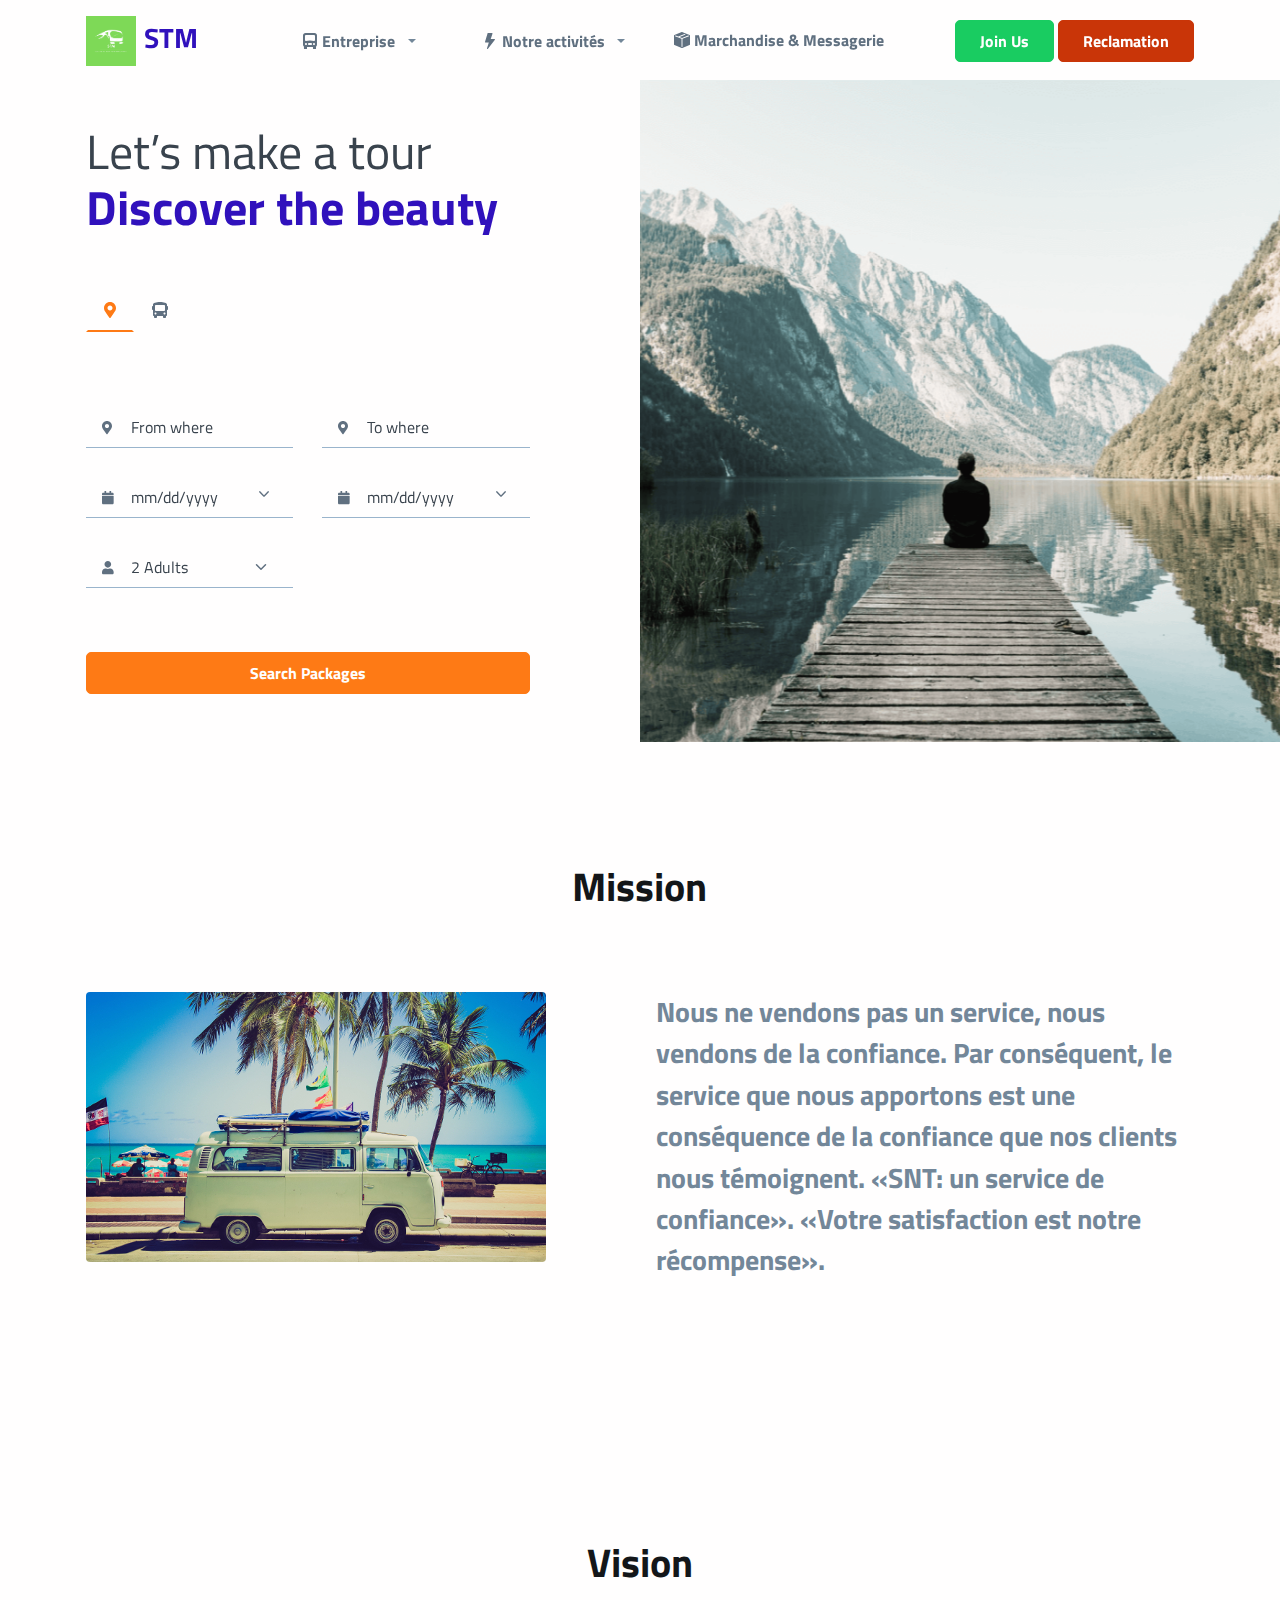
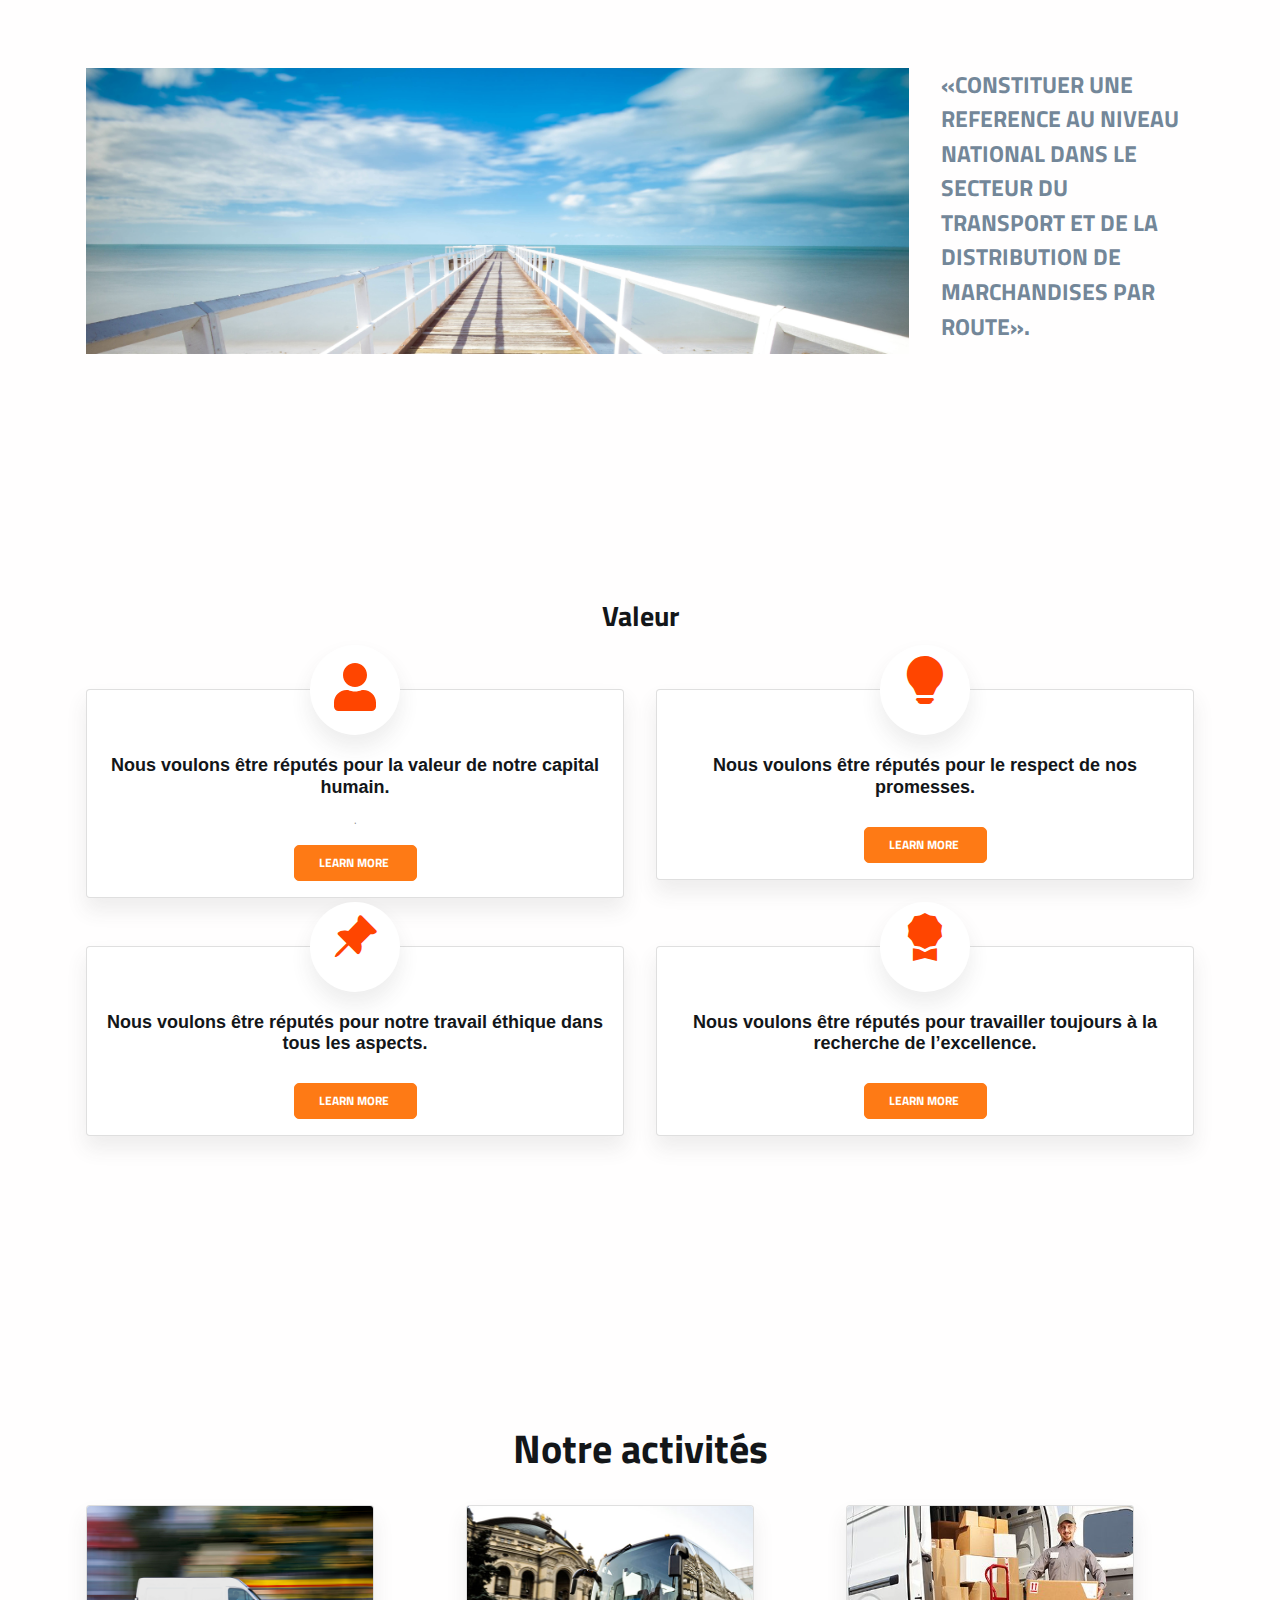
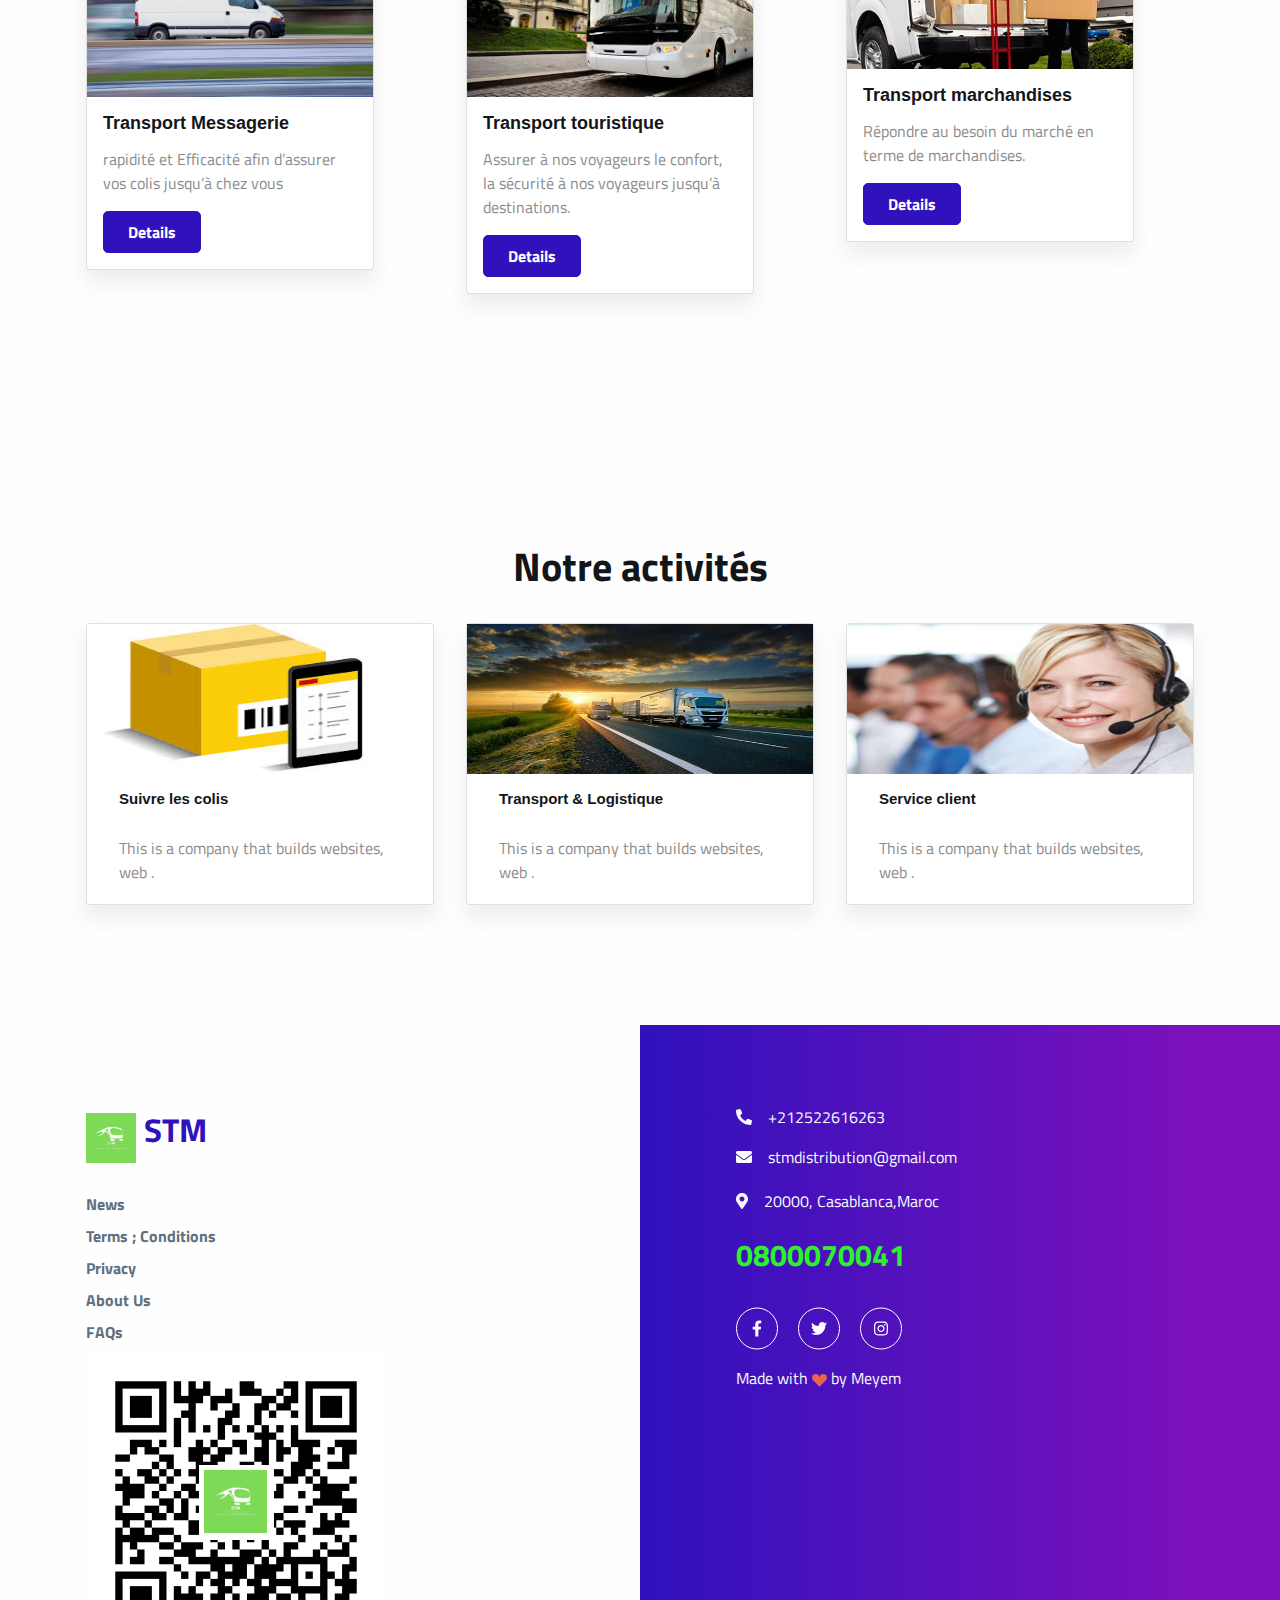
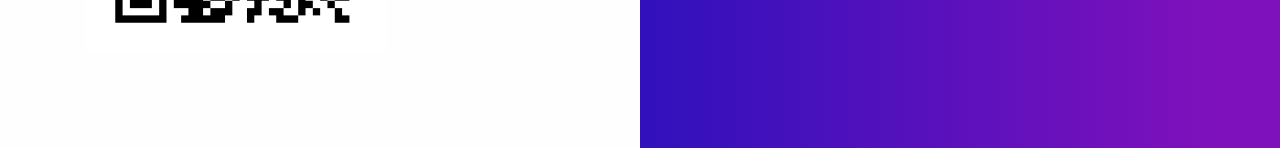
==== commit b2cc592f: "Update index.html" ====
--- a/index.html
+++ b/index.html
@@ -74,7 +74,7 @@
             </ul>
             <form>
               <a href="JoinUs.html" class="btn btn-success order-0" ><span class="text-white">Join Us</span></a>
-              <button class="btn btn-danger order-0" type="submit"><span class="text-white">Reclamation</span></button>
+              <a href="reclamation.html" class="btn btn-danger order-0" ><span class="text-white">Reclamation</span></a>
             </form>
           </div>
         </div>
--- a/assets/css/theme.css
+++ b/assets/css/theme.css
@@ -18681,4 +18681,55 @@
 .head-icon{
   margin-top:18px;
   color:#FF4500
-}+}
+
+/* card2*/
+.card2 img{
+  height:150px;
+  width:100%;
+}
+
+.card2 div [class^="col-"]{
+  padding-left:5px;
+  padding-right:5px;
+}
+.card2 .card{
+  transition:0.5s;
+  cursor:pointer;
+}
+.card2 .card-title{  
+  font-size:15px;
+  transition:1s;
+  cursor:pointer;
+}
+
+
+.card2 .card:hover{
+  transform: scale(1.05);
+  box-shadow: 10px 10px 15px rgba(0,0,0,0.3);
+}
+.card2 .card-text{
+  height:80px;  
+}
+
+.card2 .card::before, .card::after {
+  position: absolute;
+  top: 0;
+  right: 0;
+  bottom: 0;
+  left: 0;
+  transform: scale3d(0, 0, 1);
+  transition: transform .3s ease-out 0s;
+  background: rgba(255, 255, 255, 0.1);
+  content: '';
+  pointer-events: none;
+}
+.card2 .card::before {
+  transform-origin: left top;
+}
+.card2 .card::after {
+  transform-origin: right bottom;
+}
+.card2 .card:hover::before, .card:hover::after, .card:focus::before, .card:focus::after {
+  transform: scale3d(1, 1, 1);
+}
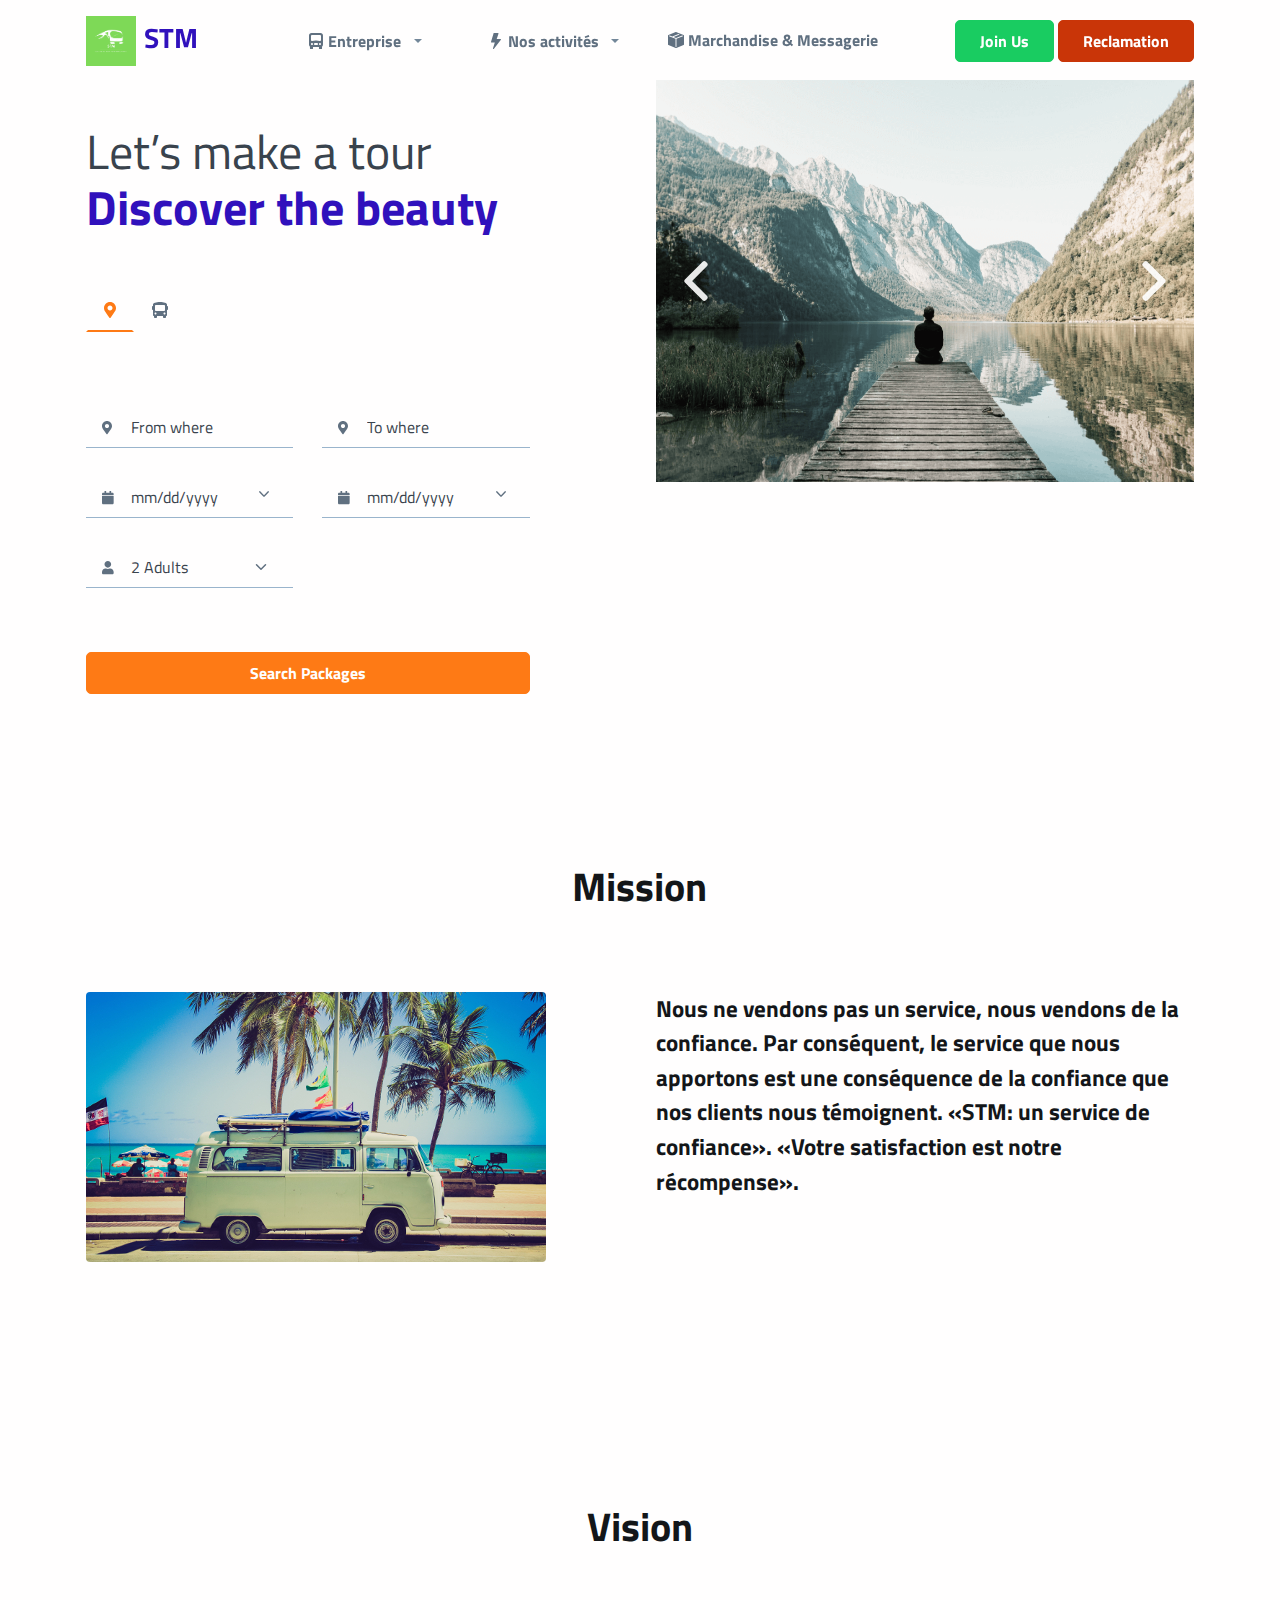
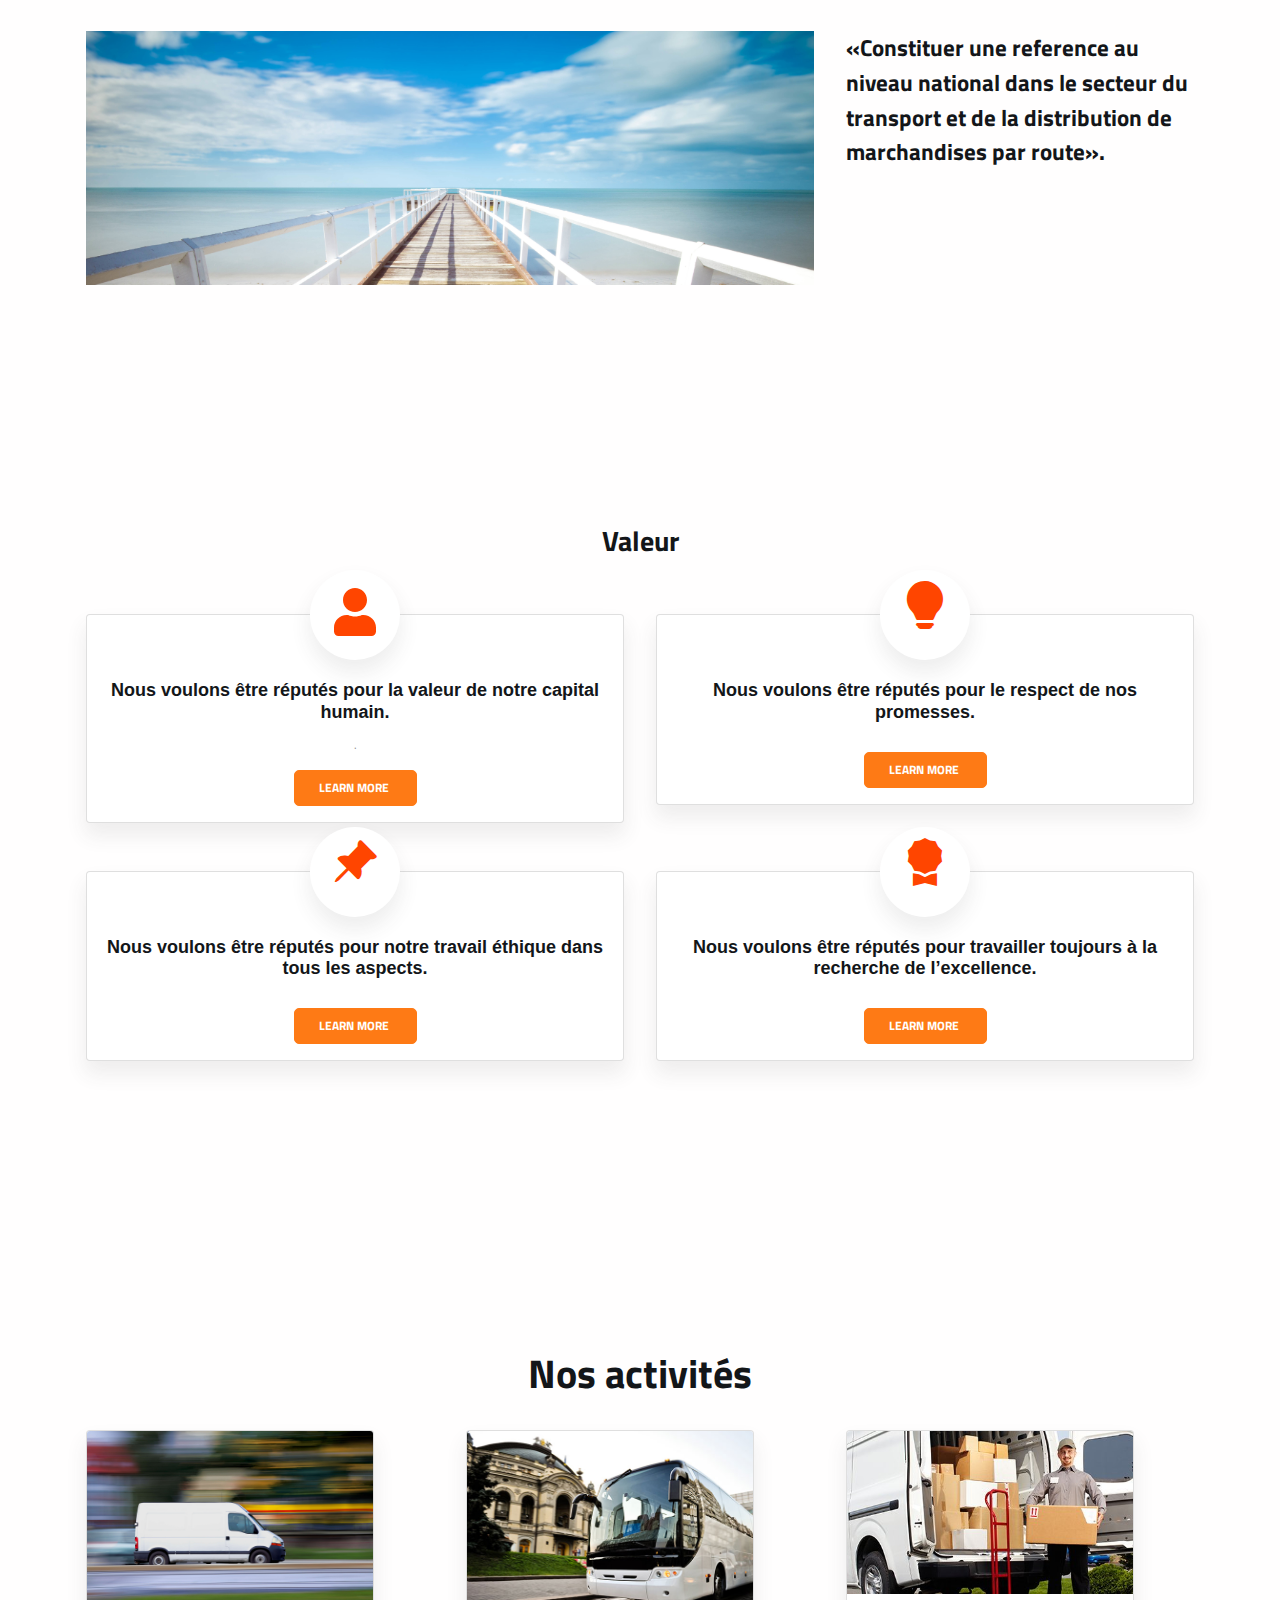
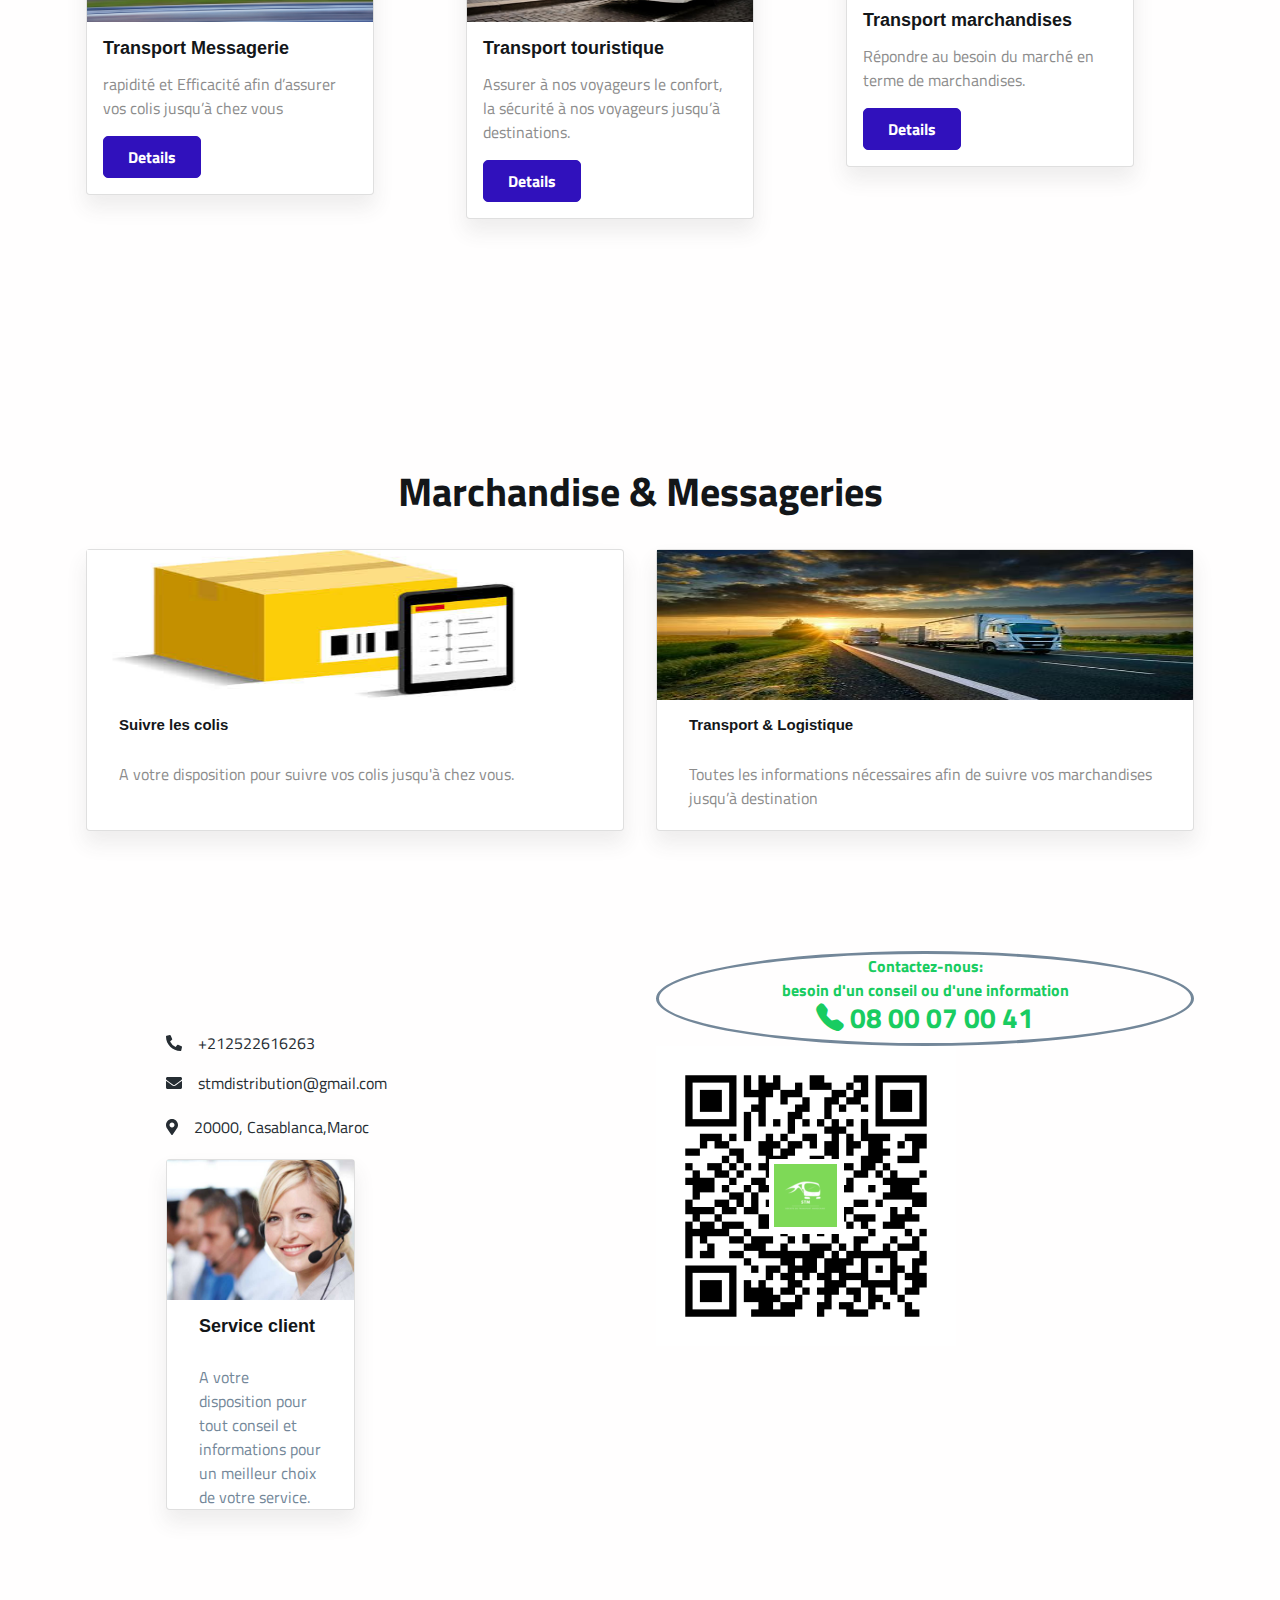
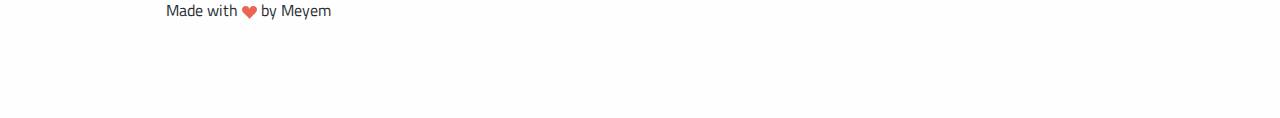
==== commit e507f328: "Update index.html" ====
--- a/index.html
+++ b/index.html
@@ -60,7 +60,7 @@
               <li class="nav-item px-2">
                 <div class="dropdown">
                   <button class="btn dropdown-toggle " class="nav-item px-2" type="button" id="dropdownMenuButton1" data-bs-toggle="dropdown" aria-expanded="false" aria-current="page">
-                    <span class="text-800 me-1 bi bi-lightning-fill"> Notre activités </span>
+                    <span class="text-800 me-1 bi bi-lightning-fill"> Nos activités </span>
                   </button>
                   <ul class="dropdown-menu" aria-labelledby="dropdownMenuButton1">
                     <li><a class="dropdown-item " href="#activities">Transport</a></li>
@@ -80,8 +80,9 @@
         </div>
       </nav>
       <section class="mt-7 py-0">
-        <div class="bg-holder w-50 bg-right d-none d-lg-block" style="background-image:url(assets/img/gallery/hero-section-1.png);">
-        </div>
+        
+        <!--<div class="bg-holder w-50 bg-right d-none d-lg-block" style="background-image:url(assets/img/gallery/hero-section-1.png);">
+        </div>-->
         <!--/.bg-holder-->
 
         <div class="container " id="destinations">
@@ -178,6 +179,32 @@
                 </nav>
               </div>
             </div>
+            <div class="col-6">
+              <div id="carouselExampleFade" class="carousel slide carousel-fade" data-bs-ride="carousel">
+                <div class="carousel-inner">
+                  <div class="carousel-item active">
+                    <img src="assets/img/gallery/hero-section-1.png" class="d-block w-100" alt="...">
+                  </div>
+                  <div class="carousel-item">
+                    <img src="assets/img/gallery/beyond-the-blues.png" class="d-block w-100" alt="...">
+                  </div>
+                  <div class="carousel-item">
+                    <img src="assets/img/gallery/paris.png" class="d-block w-100" alt="...">
+                  </div>
+                  <div class="carousel-item">
+                    <img src="assets/img/gallery/munich.png" class="d-block w-100" alt="...">
+                  </div>
+                </div>
+                <button class="carousel-control-prev" type="button" data-bs-target="#carouselExampleFade" data-bs-slide="prev">
+                  <span class="carousel-control-prev-icon" aria-hidden="true"></span>
+                  <span class="visually-hidden">Previous</span>
+                </button>
+                <button class="carousel-control-next" type="button" data-bs-target="#carouselExampleFade" data-bs-slide="next">
+                  <span class="carousel-control-next-icon" aria-hidden="true"></span>
+                  <span class="visually-hidden">Next</span>
+                </button>
+              </div>
+            </div>
           </div>
         </div>
       </section>
@@ -194,8 +221,8 @@
               </div>
             </div>
             <div class="col-6">
-              <p class="fw-bold fs-3">Nous ne vendons pas un service, nous vendons de la confiance. Par conséquent, le service que nous apportons est une conséquence de la confiance que nos clients nous témoignent.
-                «SNT: un service de confiance».
+              <p class="fw-bold fs-2" style="color: #131619; font-weight: 700;">Nous ne vendons pas un service, nous vendons de la confiance. Par conséquent, le service que nous apportons est une conséquence de la confiance que nos clients nous témoignent.
+                «STM: un service de confiance».
                 «Votre satisfaction est notre récompense».</p>
             </div>
           </div>
@@ -208,13 +235,13 @@
             <div class="col-lg-7 mx-auto text-center mb-6">
               <h5 class="fw-bold fs-3 fs-lg-5 lh-sm mb-3">Vision</h5>
             </div>
-            <div class="col-9">
+            <div class="col-8">
               <div>
                 <img src="assets/img/main.jpg" class="img-fluid" alt="">
               </div>
             </div>
-            <div class="col-3">
-              <p class="fw-bold fs-2">«CONSTITUER UNE REFERENCE AU NIVEAU NATIONAL DANS LE SECTEUR DU TRANSPORT ET DE LA DISTRIBUTION DE MARCHANDISES PAR ROUTE».</p>
+            <div class="col-4">
+              <p class="fw-bold fs-2 " style="color: #131619; font-weight: 700 ;">«Constituer une reference au niveau national dans le secteur du transport et de la distribution de marchandises par route».</p>
             </div>
           </div>
         </div>
@@ -271,7 +298,7 @@
         <div class="container">
           <div class="row card1">
             <div class="col-lg-12 mx-auto text-center mb-3">
-              <h5 class="fw-bold fs-3 fs-lg-5 lh-sm mb-3">Notre activités</h5>
+              <h5 class="fw-bold fs-3 fs-lg-5 lh-sm mb-3">Nos activités</h5>
             </div>
             <div class="col-lg-4">
               <div class="card" style="width: 18rem;">
@@ -312,69 +339,74 @@
         <div class="container mt-2">
           <div class="row card2">
             <div class="col-lg-12 mx-auto text-center mb-3">
-              <h5 class="fw-bold fs-3 fs-lg-5 lh-sm mb-3">Notre activités</h5>
-            </div>
-            <div class="col-md-4 col-sm-6">
+              <h5 class="fw-bold fs-3 fs-lg-5 lh-sm mb-3">Marchandise & Messageries</h5>
+            </div>
+            <div class="col-md-6 col-sm-6">
                 <div class="card card-block">
                   <img style="width: 80%;" src="assets/img/suivre-son-colis-.jpeg" alt="">
                   <div class="container">
                     <h5 class="card-title  mt-3 mb-3">Suivre les colis</h5>
-                    <p class="card-text">This is a company that builds websites, web .</p> 
+                    <p class="card-text">A votre disposition pour suivre vos colis jusqu'à chez vous.</p> 
                   </div> 
                 </div>
             </div>
-            <div class="col-md-4 col-sm-6">
+            <div class="col-md-6 col-sm-6">
                 <div class="card card-block">
                   <img  src="assets/img/download.jpg" alt="">
                   <div class="container">
                     <h5 class="card-title  mt-3 mb-3">Transport & Logistique</h5>
-                    <p class="card-text">This is a company that builds websites, web .</p> 
-                  </div>
-              </div>
-            </div>
-            <div class="col-md-4 col-sm-6">
-              <div class="card card-block">
-                <img src="assets/img/processus-de-vente.jpg" alt="">
-                <div class="container">
-                  <h5 class="card-title  mt-3 mb-3">Service client</h5>
-                  <p class="card-text">This is a company that builds websites, web .</p> 
-                </div> 
-              </div>
-            </div>  
-          </div>
-        </div>
-
-      </section>
-
-
-      <section class="py-0 overflow-hidden">
+                    <p class="card-text">Toutes les informations nécessaires afin de suivre vos marchandises jusqu’à destination</p> 
+                  </div>
+              </div>
+            </div>
+          </div>
+        </div>
+
+      </section>
+
+
+      <section class="py-0 overflow-hidden ">
         <div class="container">
           <div class="row">
-            <div class="col-6 col-sm-4 col-lg-6">
-              <div class="py-7"><img class="d-inline-block" src="assets/img/Black Simple Transport Design Logo.png" width="50" alt="logo" /><span class="fw-bold fs-4 text-primary ms-2">STM</span>
-                <ul class="list-unstyled mt-4">
-                  <li class="mb-2"><a class="text-800 fw-bold text-decoration-none" href="#!">News</a></li>
-                  <li class="mb-2"><a class="text-800 fw-bold text-decoration-none" href="#!">Terms ; Conditions</a></li>
-                  <li class="mb-2"><a class="text-800 fw-bold text-decoration-none" href="#!">Privacy</a></li>
-                  <li class="mb-2"><a class="text-800 fw-bold text-decoration-none" href="#!">About Us</a></li>
-                  <li class="mb-2"><a class="text-800 fw-bold text-decoration-none" href="#!">FAQs</a></li>
-                  <li class="mb-2"> <img src="assets/img/QR.png" class="img img-fluid" alt=""></li>
-                </ul>
-              </div>
-            </div>
-            <div class="col-6 col-8 col-lg-6 bg-primary-gradient bg-offcanvas-right">
+            <div class="col-6 " style="color: #ddd;">
               <div class="p-3 py-7 p-md-7">
-                <p class="text-light"><i class="fas fa-phone-alt me-3"></i><span class="text-light">+212522616263</span></p>
-                <p class="text-light"><i class="fas fa-envelope me-3"></i><span class="text-light">stmdistribution@gmail.com</span></p>
-                <p class="text-light"><i class="fas fa-map-marker-alt me-3"></i><span class="text-light lh-lg">20000, Casablanca,Maroc</span></p>
-                <p style="color: rgb(44, 241, 44); font-size: 30px; font-weight: bolder;">0800070041</p>
-                <div class="mt-4"><a href="#!"> <img class="me-3" src="assets/img/icons/facebook.svg" alt="..." /></a><a href="#!"> <img class="me-3" src="assets/img/icons/twitter.svg" alt="..." /></a><a href="#!"> <img class="me-3" src="assets/img/icons/instagram.svg" alt="..." /></a></div>
-                <p class="mt-3 text-light text-center text-md-start"> Made with 
+                <p class="text-dark"><i class="fas fa-phone-alt me-3"></i><span class="text-dark">+212522616263</span></p>
+                <p class="text-dark"><i class="fas fa-envelope me-3"></i><span class="text-dark">stmdistribution@gmail.com</span></p>
+                <p class="text-dark"><i class="fas fa-map-marker-alt me-3"></i><span class="text-dark lh-lg">20000, Casablanca,Maroc</span></p>
+
+                <div class="col-md-6 col-sm-6 ">
+                  <div class="card card-block ">
+                    <img src="assets/img/processus-de-vente.jpg" alt="">
+                    <div class="container">
+                      <h5 class="card-title  mt-3 mb-3">Service client</h5>
+                      <p class="card-text text-body">A votre disposition pour tout conseil et informations pour un meilleur choix de votre service.</p> 
+                    </div> 
+                  </div>
+                </div>  
+
+                <div class="mt-4">
+                  <a href="#!" > <img class="me-3" src="assets/img/icons/facebook.svg" alt="..." /></a>
+                  <a href="#!"> <img class="me-3" src="assets/img/icons/twitter.svg" alt="..." /></a>
+                  <a href="#!"> <img class="me-3 " src="assets/img/icons/instagram.svg" alt="..." /></a>
+                </div>
+                <p class="mt-3 text-dark text-center text-md-start"> Made with 
                   <svg class="bi bi-suit-heart-fill " xmlns="http://www.w3.org/2000/svg" width="15" height="15" fill="#EB6453" viewBox="0 0 16 16">
                     <path d="M4 1c2.21 0 4 1.755 4 3.92C8 2.755 9.79 1 12 1s4 1.755 4 3.92c0 3.263-3.234 4.414-7.608 9.608a.513.513 0 0 1-.784 0C3.234 9.334 0 8.183 0 4.92 0 2.755 1.79 1 4 1z "></path>
-                  </svg> by <a class="text-light" href="#" target="_blank"> Meyem</a>
+                  </svg> by <a class="text-dark" href="#" target="_blank"> Meyem</a>
                 </p>
               </div>
+            </div>
+            <div class="col-6">
+              <div class="green-num rounded-circle " style="border-style: solid;border-color:rgb(39, 253, 39) 1px;">
+                <div class="text-success fw-bold text-center">
+                  Contactez-nous: <br>besoin d'un conseil ou d'une information
+                </div>
+                <div class="rounded ">
+                  <h3 class="text-success fw-bold text-center"><span class="bi bi-telephone-fill "></span> 08 00 07 00 41</h3>
+                </div>
+              </div>
+              <img src="assets/img/QR.png" class="img img-fluid myqr" alt="">
+    
             </div>
           </div>
         </div>
